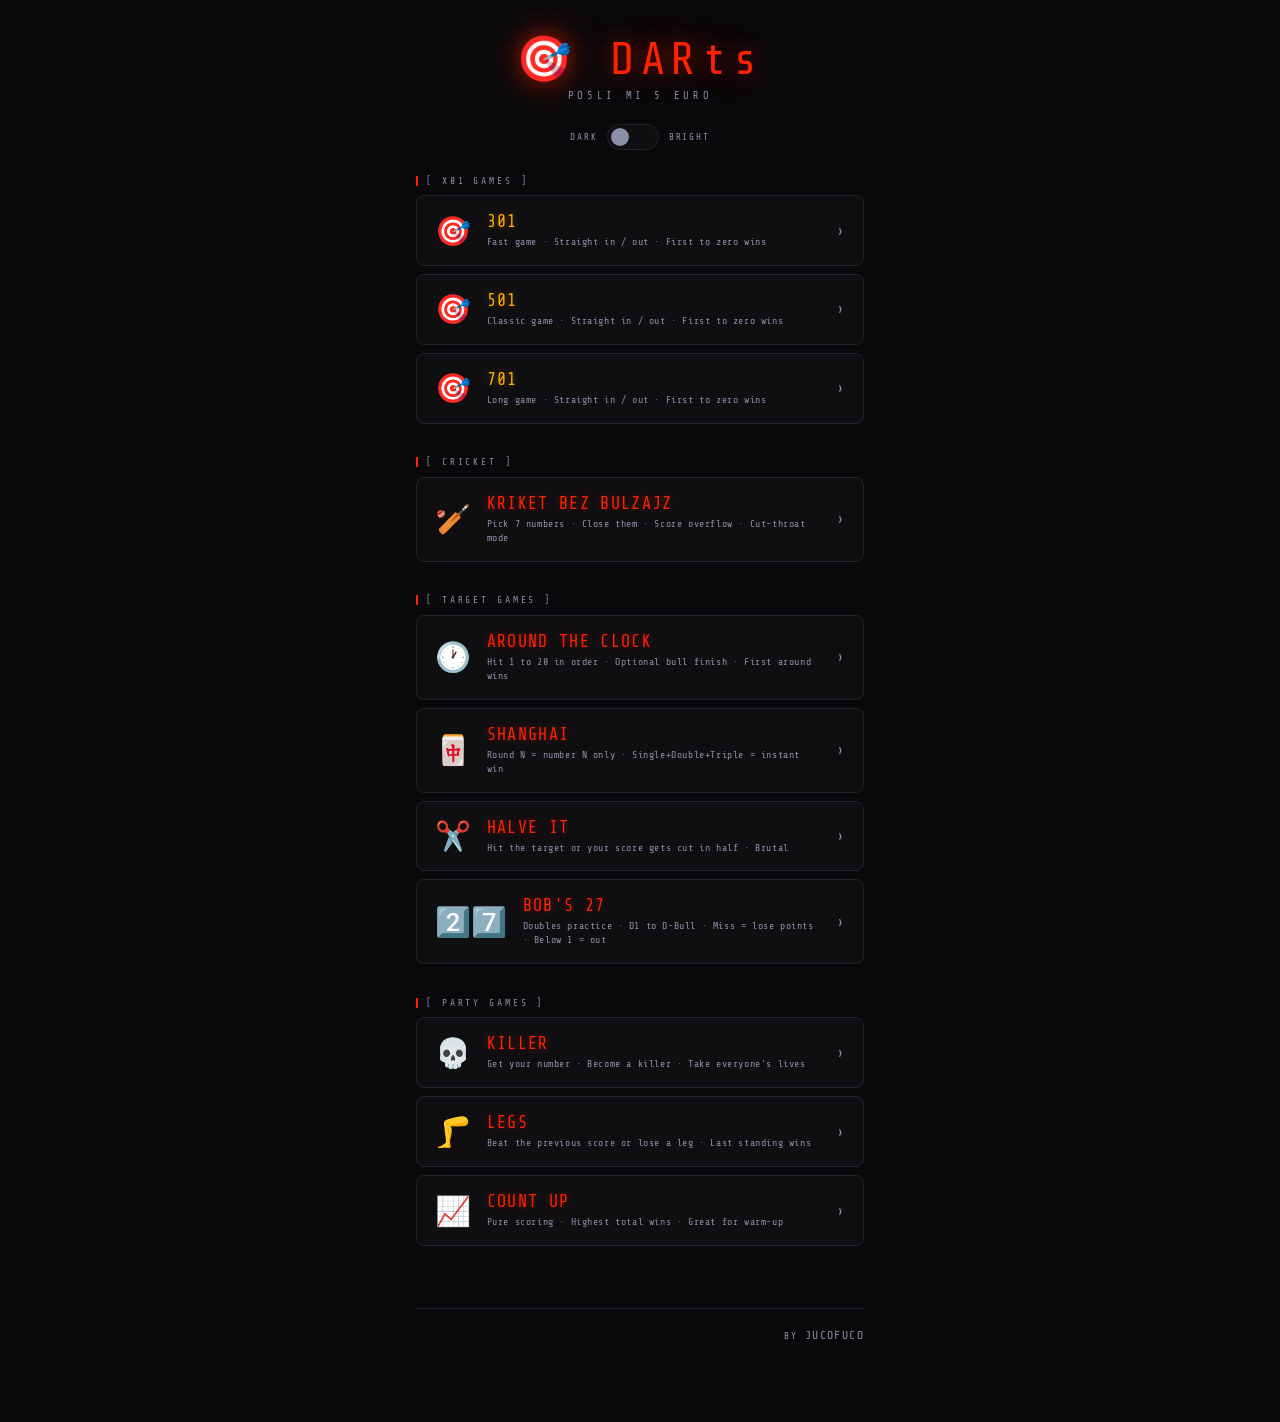
==== index.html @ e9f95171 "bu jucofuco" ====
<!DOCTYPE html>
<html lang="en">
<head>
<meta charset="UTF-8">
<meta name="viewport" content="width=device-width, initial-scale=1.0, maximum-scale=1.0, user-scalable=no">
<title>DARts</title>
<link rel="stylesheet" href="common.css">
<style>
/* ── Hub-specific layout ── */
.hub-wrap {
  display: flex;
  flex-direction: column;
  min-height: 100vh;
  padding: 0 1rem 3rem;
  max-width: 480px;
  margin: 0 auto;
}

.hub-hero {
  text-align: center;
  padding: 2.4rem 0 0.4rem;
}
.hub-hero h1 {
  font-size: 2.8rem;
  font-weight: 400;
  color: var(--led-red);
  text-shadow: 0 0 20px var(--led-red-glow), 0 0 40px var(--led-red-glow);
  letter-spacing: 0.15em;
  line-height: 1;
}
.hub-hero .sub {
  color: var(--text-dim);
  font-size: 0.65rem;
  letter-spacing: 0.35em;
  margin-top: 0.4rem;
}

.hub-section { margin-bottom: 1.6rem; }
.hub-section-lbl {
  font-size: 0.6rem;
  letter-spacing: 0.3em;
  color: var(--text-dim);
  text-transform: uppercase;
  margin-bottom: 0.6rem;
  border-left: 2px solid var(--led-red);
  padding-left: 0.5rem;
}

/* ── Game cards ── */
.game-card {
  background: var(--panel);
  border: 1px solid var(--border);
  border-radius: 0.5rem;
  padding: 1rem 1.1rem;
  margin-bottom: 0.5rem;
  cursor: pointer;
  display: flex;
  align-items: center;
  gap: 1rem;
  text-decoration: none;
  color: inherit;
  transition: all 0.12s;
  position: relative;
  overflow: hidden;
}
.game-card::before {
  content: '';
  position: absolute;
  left: 0; top: 0; bottom: 0;
  width: 3px;
  background: var(--led-red);
  box-shadow: 0 0 8px var(--led-red-glow);
  opacity: 0;
  transition: opacity 0.12s;
}
.game-card:active { transform: scale(0.98); }
.game-card:active::before { opacity: 1; }
.game-card.amber::before { background: var(--led-amber); box-shadow: 0 0 8px rgba(255,170,0,0.4); }

.card-icon { font-size: 1.8rem; flex-shrink: 0; }
.card-body { flex: 1; min-width: 0; }
.card-title {
  font-size: 1.05rem;
  color: var(--led-red);
  text-shadow: 0 0 8px var(--led-red-glow);
  letter-spacing: 0.08em;
}
.game-card.amber .card-title { color: var(--led-amber); text-shadow: 0 0 8px rgba(255,170,0,0.35); }
.card-desc { font-size: 0.62rem; color: var(--text-dim); letter-spacing: 0.06em; margin-top: 0.25rem; line-height: 1.4; }
.card-arrow { color: var(--text-dim); font-size: 1rem; flex-shrink: 0; }

/* ── Footer ── */
.hub-footer {
  margin-top: auto;
  padding: 1.8rem 0 2rem;
}
.footer-line {
  border: none;
  border-top: 1px solid var(--border);
  margin-bottom: 1.2rem;
}
.footer-content {
  display: flex;
  align-items: center;
  justify-content: flex-end;
  gap: 0.5rem;
}
.footer-by {
  font-size: 0.58rem;
  color: var(--text-dim);
  letter-spacing: 0.2em;
  text-transform: uppercase;
}
.footer-name {
  font-size: 0.72rem;
  color: var(--text-dim);
  letter-spacing: 0.12em;
  text-decoration: none;
  transition: color 0.15s;
}
.footer-name:hover { color: var(--text-bright); }
/* Ko-fi button — uncomment when ready */
.footer-kofi {
  display: inline-flex;
  align-items: center;
  gap: 0.3rem;
  background: var(--panel);
  border: 1px solid var(--border);
  border-radius: 2rem;
  color: var(--text-dim);
  font-family: var(--seg);
  font-size: 0.65rem;
  padding: 0.3rem 0.7rem;
  text-decoration: none;
  letter-spacing: 0.08em;
  transition: all 0.15s;
}
.footer-kofi:hover { border-color: var(--led-amber); color: var(--led-amber); }
</style>

<script src="sfx.js"></script>
<script src="utils.js"></script>
</head>
<body>

<div class="hub-wrap">

  <div class="hub-hero">
    <h1>🎯 DARts</h1>
    <div class="sub">POSLI MI 5 EURO</div>
  </div>

  <!-- Theme toggle -->
  <div class="theme-bar">
    <span class="theme-lbl">DARK</span>
    <div class="theme-toggle" id="theme-toggle"></div>
    <span class="theme-lbl">BRIGHT</span>
  </div>

  <!-- X01 -->
  <div class="hub-section">
    <div class="hub-section-lbl">[ X01 GAMES ]</div>

    <a class="game-card amber" href="games/x01.html?start=301">
      <div class="card-icon">🎯</div>
      <div class="card-body">
        <div class="card-title">301</div>
        <div class="card-desc">Fast game · Straight in / out · First to zero wins</div>
      </div>
      <div class="card-arrow">›</div>
    </a>

    <a class="game-card amber" href="games/x01.html?start=501">
      <div class="card-icon">🎯</div>
      <div class="card-body">
        <div class="card-title">501</div>
        <div class="card-desc">Classic game · Straight in / out · First to zero wins</div>
      </div>
      <div class="card-arrow">›</div>
    </a>

    <a class="game-card amber" href="games/x01.html?start=701">
      <div class="card-icon">🎯</div>
      <div class="card-body">
        <div class="card-title">701</div>
        <div class="card-desc">Long game · Straight in / out · First to zero wins</div>
      </div>
      <div class="card-arrow">›</div>
    </a>
  </div>

  <!-- Cricket -->
  <div class="hub-section">
    <div class="hub-section-lbl">[ CRICKET ]</div>

    <a class="game-card" href="games/cricket.html">
      <div class="card-icon">🏏</div>
      <div class="card-body">
        <div class="card-title">KRIKET BEZ BULZAJZ</div>
        <div class="card-desc">Pick 7 numbers · Close them · Score overflow · Cut-throat mode</div>
      </div>
      <div class="card-arrow">›</div>
    </a>
  </div>

  <!-- Target games -->
  <div class="hub-section">
    <div class="hub-section-lbl">[ TARGET GAMES ]</div>

    <a class="game-card" href="games/clock.html">
      <div class="card-icon">🕐</div>
      <div class="card-body">
        <div class="card-title">AROUND THE CLOCK</div>
        <div class="card-desc">Hit 1 to 20 in order · Optional bull finish · First around wins</div>
      </div>
      <div class="card-arrow">›</div>
    </a>

    <a class="game-card" href="games/shanghai.html">
      <div class="card-icon">🀄</div>
      <div class="card-body">
        <div class="card-title">SHANGHAI</div>
        <div class="card-desc">Round N = number N only · Single+Double+Triple = instant win</div>
      </div>
      <div class="card-arrow">›</div>
    </a>

    <a class="game-card" href="games/halveit.html">
      <div class="card-icon">✂️</div>
      <div class="card-body">
        <div class="card-title">HALVE IT</div>
        <div class="card-desc">Hit the target or your score gets cut in half · Brutal</div>
      </div>
      <div class="card-arrow">›</div>
    </a>

    <a class="game-card" href="games/bobs27.html">
      <div class="card-icon">2️⃣7️⃣</div>
      <div class="card-body">
        <div class="card-title">BOB'S 27</div>
        <div class="card-desc">Doubles practice · D1 to D-Bull · Miss = lose points · Below 1 = out</div>
      </div>
      <div class="card-arrow">›</div>
    </a>
  </div>

  <!-- Party games -->
  <div class="hub-section">
    <div class="hub-section-lbl">[ PARTY GAMES ]</div>

    <a class="game-card" href="games/killer.html">
      <div class="card-icon">💀</div>
      <div class="card-body">
        <div class="card-title">KILLER</div>
        <div class="card-desc">Get your number · Become a killer · Take everyone's lives</div>
      </div>
      <div class="card-arrow">›</div>
    </a>

    <a class="game-card" href="games/legs.html">
      <div class="card-icon">🦵</div>
      <div class="card-body">
        <div class="card-title">LEGS</div>
        <div class="card-desc">Beat the previous score or lose a leg · Last standing wins</div>
      </div>
      <div class="card-arrow">›</div>
    </a>

    <a class="game-card" href="games/countup.html">
      <div class="card-icon">📈</div>
      <div class="card-body">
        <div class="card-title">COUNT UP</div>
        <div class="card-desc">Pure scoring · Highest total wins · Great for warm-up</div>
      </div>
      <div class="card-arrow">›</div>
    </a>
  </div>

<footer class="hub-footer">
  <div class="footer-line"></div>
  <div class="footer-content">

    <span class="footer-by">by <a class="footer-name" href="https://jucofuco.github.io" target="_blank" rel="noopener">jucofuco</a></span>

    <!--
    <a class="footer-kofi" href="https://ko-fi.com/YOUR_KOFI_NAME" target="_blank" rel="noopener">
      ☕ posli mi 5 euro
    </a>
    -->

  </div>
</footer>

</div>
<script>
  initTheme();
  document.getElementById('theme-toggle').addEventListener('click', () => {
    toggleTheme();
    SFX.hit();
  });
</script>
</body>
</html>
---- common.css ----
@import url('https://fonts.googleapis.com/css2?family=Share+Tech+Mono&display=swap');

/* ═══════════════════════════════════════
   THEME — DARK (default) + BRIGHT
═══════════════════════════════════════ */
:root {
  --cab:           #0a0a0c;
  --panel:         #0f0f12;
  --border:        #222228;
  --led-red:       #ff2200;
  --led-red-dim:   #3a0800;
  --led-red-glow:  rgba(255,34,0,0.4);
  --led-amber:     #ffaa00;
  --led-amber-dim: #2a1a00;
  --led-green:     #00dd44;
  --led-green-dim: #003311;
  --led-green-glow:rgba(0,221,68,0.45);
  --text-dim:      #8a8fa8;
  --text-bright:   #ffeecc;
  --dot-on:        #00dd44;
  --dot-glow:      rgba(0,221,68,0.5);
  --scanline:      rgba(0,0,0,0.18);
  --seg: 'Share Tech Mono', 'Courier New', monospace;
}

.theme-bright {
  /* Warm cream / parchment — like a real scoreboard */
  --cab:           #f5f0e8;
  --panel:         #ede8dd;
  --border:        #c8bfaa;
  --led-red:       #c0200a;
  --led-red-dim:   #f5d5cf;
  --led-red-glow:  rgba(160,24,8,0.22);
  --led-amber:     #8a5a00;
  --led-amber-dim: #ecdfc0;
  --led-green:     #1a6e2a;
  --led-green-dim: #c8e8cc;
  --led-green-glow:rgba(20,100,36,0.25);
  --text-dim:      #a09070;
  --text-bright:   #1c1208;
  --dot-on:        #1a6e2a;
  --dot-glow:      rgba(20,100,36,0.3);
  --scanline:      rgba(0,0,0,0.03);
}
body.theme-bright {
  background-image: repeating-linear-gradient(
    0deg, transparent, transparent 2px,
    rgba(0,0,0,0.03) 2px, rgba(0,0,0,0.03) 4px
  );
}

/* ═══ RESET & BASE ═══ */
* { margin:0; padding:0; box-sizing:border-box; -webkit-tap-highlight-color:transparent; }
html, body { height:100%; }

body {
  font-family: var(--seg);
  background: var(--cab);
  color: var(--text-bright);
  min-height: 100vh;
  background-image: repeating-linear-gradient(
    0deg, transparent, transparent 2px,
    var(--scanline) 2px, var(--scanline) 4px
  );
  transition: background-color 0.3s, color 0.3s;
}

/* ═══ SETUP LAYOUT ═══ */
.setup-wrap {
  display: flex;
  flex-direction: column;
  min-height: 100vh;
  padding: 0 1rem 3rem;
  max-width: 480px;
  margin: 0 auto;
}

.setup-top {
  display: flex;
  align-items: center;
  gap: 0.7rem;
  padding: 1.2rem 0 1rem;
}

.setup-title {
  font-size: 1.4rem;
  color: var(--led-red);
  text-shadow: 0 0 12px var(--led-red-glow);
  letter-spacing: 0.12em;
}
.setup-title.amber {
  color: var(--led-amber);
  text-shadow: 0 0 12px rgba(255,170,0,0.4);
}

.s-label {
  display: block;
  font-size: 0.6rem;
  letter-spacing: 0.25em;
  text-transform: uppercase;
  color: var(--text-dim);
  margin-bottom: 0.5rem;
}
.s-section { margin-bottom: 1.3rem; }

/* ═══ BACK BUTTON ═══ */
.back-btn {
  background: var(--panel);
  border: 1px solid var(--border);
  border-radius: 0.4rem;
  color: var(--text-dim);
  font-family: var(--seg);
  font-size: 0.75rem;
  padding: 0.4rem 0.7rem;
  cursor: pointer;
  letter-spacing: 0.08em;
  flex-shrink: 0;
  transition: all 0.1s;
  text-decoration: none;
  display: inline-flex;
  align-items: center;
}
.back-btn:active { border-color: var(--led-red); color: var(--led-red); }

/* ═══ CHIPS ═══ */
.chip-row { display: flex; gap: 0.4rem; flex-wrap: wrap; }
.chip {
  background: var(--panel);
  border: 1px solid var(--border);
  border-radius: 0.4rem;
  color: var(--text-dim);
  font-family: var(--seg);
  font-size: 1.1rem;
  width: 50px; height: 50px;
  display: flex; align-items: center; justify-content: center;
  cursor: pointer; user-select: none;
  transition: all 0.1s;
}
.chip:active { transform: scale(0.9); }
.chip.on {
  background: var(--led-red-dim);
  border-color: var(--led-red);
  color: var(--led-red);
  text-shadow: 0 0 8px var(--led-red-glow);
}
.chip.on.amber {
  background: var(--led-amber-dim);
  border-color: var(--led-amber);
  color: var(--led-amber);
  text-shadow: 0 0 8px rgba(255,170,0,0.4);
}

/* ═══ INPUTS ═══ */
.led-input {
  background: var(--panel);
  border: 1px solid var(--border);
  border-radius: 0.4rem;
  color: var(--led-amber);
  font-family: var(--seg);
  font-size: 1rem;
  padding: 0.75rem 0.9rem;
  width: 100%;
  outline: none;
  text-shadow: 0 0 6px rgba(255,170,0,0.4);
  transition: border-color 0.15s;
  -webkit-appearance: none;
  caret-color: var(--led-amber);
}
.led-input:focus { border-color: var(--led-amber); }
.led-input::placeholder { color: var(--text-dim); text-shadow: none; }

.led-input-sm {
  background: var(--panel);
  border: 1px solid var(--border);
  border-radius: 0.4rem;
  color: var(--led-amber);
  font-family: var(--seg);
  font-size: 1.1rem;
  padding: 0.6rem 0.5rem;
  width: 72px;
  text-align: center;
  outline: none;
  text-shadow: 0 0 6px rgba(255,170,0,0.4);
  -webkit-appearance: none;
}
.led-input-sm:focus { border-color: var(--led-amber); }

.row2 { display: flex; gap: 0.75rem; align-items: center; }
.row2-hint { color: var(--text-dim); font-size: 0.7rem; letter-spacing: 0.05em; line-height: 1.5; }

/* ═══ PILLS ═══ */
.pill-row { display: flex; gap: 0.4rem; flex-wrap: wrap; }
.pill {
  background: var(--panel);
  border: 1px solid var(--border);
  border-radius: 2rem;
  color: var(--text-dim);
  font-family: var(--seg);
  font-size: 0.72rem;
  padding: 0.4rem 0.8rem;
  cursor: pointer; user-select: none;
  letter-spacing: 0.05em;
  display: flex; align-items: center; gap: 0.35rem;
  transition: all 0.12s;
}
.pill input { display: none; }
.pill.on { border-color: var(--led-red); color: var(--led-red); background: var(--led-red-dim); }

/* ═══ NUMBER PICKER ═══ */
.num-grid {
  display: grid;
  grid-template-columns: repeat(7, 1fr);
  gap: 0.32rem;
  margin-bottom: 0.45rem;
}
.num-chip {
  background: var(--panel);
  border: 1px solid var(--border);
  border-radius: 0.4rem;
  color: var(--text-dim);
  font-family: var(--seg);
  font-size: 0.9rem;
  padding: 0.5rem 0;
  text-align: center;
  cursor: pointer;
  user-select: none;
  transition: all 0.1s;
}
.num-chip:active { transform: scale(0.88); }
.num-chip.on { background: var(--led-red-dim); border-color: var(--led-red); color: var(--led-red); text-shadow: 0 0 7px var(--led-red-glow); }
.num-chip.bull.on { background: var(--led-green-dim); border-color: var(--led-green); color: var(--led-green); text-shadow: 0 0 7px var(--led-green-glow); }
.num-count { font-size: 0.65rem; color: var(--text-dim); letter-spacing: 0.1em; margin-bottom: 0.4rem; }
.num-count span { color: var(--led-amber); }

.btn-random {
  background: var(--panel);
  border: 1px solid var(--border);
  border-radius: 0.4rem;
  color: var(--text-dim);
  font-family: var(--seg);
  font-size: 0.78rem;
  padding: 0.5rem 1rem;
  cursor: pointer;
  letter-spacing: 0.1em;
  transition: all 0.12s;
  width: 100%;
  margin-top: 0.3rem;
}
.btn-random:active { border-color: var(--led-amber); color: var(--led-amber); }

/* ═══ BUTTONS ═══ */
.btn-start {
  background: var(--led-red-dim);
  border: 2px solid var(--led-red);
  border-radius: 0.5rem;
  color: var(--led-red);
  font-family: var(--seg);
  font-size: 1.2rem;
  letter-spacing: 0.2em;
  padding: 1rem;
  width: 100%;
  cursor: pointer;
  margin-top: 0.5rem;
  text-shadow: 0 0 12px var(--led-red-glow);
  box-shadow: 0 0 20px rgba(255,34,0,0.1);
  transition: all 0.12s;
}
.btn-start:active { transform: scale(0.98); box-shadow: 0 0 30px rgba(255,34,0,0.3); }
.btn-start.amber {
  background: var(--led-amber-dim);
  border-color: var(--led-amber);
  color: var(--led-amber);
  text-shadow: 0 0 12px rgba(255,170,0,0.4);
  box-shadow: 0 0 20px rgba(255,170,0,0.1);
}
.btn-start.amber:active { box-shadow: 0 0 30px rgba(255,170,0,0.3); }

.btn-resume {
  background: transparent;
  border: 1px solid var(--border);
  border-radius: 0.5rem;
  color: var(--text-dim);
  font-family: var(--seg);
  font-size: 0.85rem;
  padding: 0.75rem;
  width: 100%;
  cursor: pointer;
  margin-top: 0.5rem;
  letter-spacing: 0.1em;
  transition: all 0.12s;
}
.btn-resume:active { border-color: var(--text-bright); color: var(--text-bright); }

/* ═══ GAME LAYOUT ═══ */
.game-wrap {
  display: flex;
  flex-direction: column;
  height: 100vh;
  overflow: hidden;
}

.top-bar {
  background: var(--panel);
  border-bottom: 2px solid var(--border);
  padding: 0.6rem 0.9rem;
  display: flex; align-items: center; justify-content: space-between;
  flex-shrink: 0;
  position: relative;
}
.top-bar::after {
  content: '';
  position: absolute;
  bottom: -4px; left: 0; right: 0; height: 2px;
  background: linear-gradient(90deg, transparent, var(--led-red), transparent);
  opacity: 0.4;
}
.top-bar.amber-bar::after {
  background: linear-gradient(90deg, transparent, var(--led-amber), transparent);
}

.game-logo {
  font-size: 1.1rem;
  color: var(--led-red);
  letter-spacing: 0.15em;
  text-shadow: 0 0 12px var(--led-red-glow);
}
.game-logo.amber { color: var(--led-amber); text-shadow: 0 0 12px rgba(255,170,0,0.4); }
.r-badge { font-size: 0.7rem; color: var(--text-dim); letter-spacing: 0.1em; margin-left: 0.4rem; }

.top-btns { display: flex; gap: 0.35rem; }
.top-btn {
  background: var(--panel);
  border: 1px solid var(--border);
  border-radius: 0.35rem;
  color: var(--text-dim);
  font-family: var(--seg);
  font-size: 0.7rem;
  padding: 0.35rem 0.6rem;
  cursor: pointer;
  letter-spacing: 0.08em;
  transition: all 0.1s;
}
.top-btn.danger { color: var(--led-red); border-color: var(--led-red-dim); }

.last-bar {
  display: none;
  background: rgba(255,34,0,0.1);
  border-bottom: 1px solid rgba(255,34,0,0.25);
  color: var(--led-red);
  font-size: 0.7rem;
  text-align: center;
  padding: 0.3rem;
  letter-spacing: 0.2em;
  text-shadow: 0 0 8px var(--led-red-glow);
}
.last-bar.show { display: block; }

.game-scroll { flex: 1; overflow-y: auto; -webkit-overflow-scrolling: touch; min-height: 0; }

/* ═══ INPUT PANEL ═══ */
.input-panel {
  background: var(--panel);
  border-top: 2px solid var(--border);
  padding: 0.65rem 0.85rem 0.85rem;
  display: flex; flex-direction: column;
  gap: 0.55rem;
  flex-shrink: 0;
  position: relative;
}
.input-panel::before {
  content: '';
  position: absolute;
  top: -4px; left: 0; right: 0; height: 2px;
  background: linear-gradient(90deg, transparent, var(--led-red), transparent);
  opacity: 0.3;
}
.input-panel.amber-panel::before {
  background: linear-gradient(90deg, transparent, var(--led-amber), transparent);
}

.turn-row { display: flex; align-items: center; justify-content: space-between; }
.turn-lbl { font-size: 0.52rem; letter-spacing: 0.2em; text-transform: uppercase; color: var(--text-dim); }
.turn-name { font-size: 1rem; color: var(--led-amber); text-shadow: 0 0 8px rgba(255,170,0,0.45); letter-spacing: 0.08em; }

.throw-slots { display: flex; gap: 0.28rem; }
.tslot {
  width: 46px; height: 34px;
  background: var(--cab);
  border: 1px solid var(--border);
  border-radius: 0.35rem;
  display: flex; align-items: center; justify-content: center;
  font-family: var(--seg);
  font-size: 0.75rem;
  color: var(--text-dim);
  transition: all 0.15s;
}
.tslot.hit  { border-color: var(--led-green); color: var(--led-green); background: var(--led-green-dim); text-shadow: 0 0 6px var(--led-green-glow); }
.tslot.pts  { border-color: var(--led-amber); color: var(--led-amber); background: var(--led-amber-dim); text-shadow: 0 0 6px rgba(255,170,0,0.4); }
.tslot.miss { color: var(--text-dim); }
.tslot.dead { color: var(--text-dim); border-color: var(--border); opacity: 0.5; }
.tslot.bust { border-color: var(--led-red); color: var(--led-red); background: var(--led-red-dim); text-shadow: 0 0 6px var(--led-red-glow); }

/* ═══ MULTIPLIER ROW ═══ */
.mult-row { display: grid; grid-template-columns: repeat(3, 1fr); gap: 0.35rem; }
.mbtn {
  background: var(--cab);
  border: 1px solid var(--border);
  border-radius: 0.35rem;
  color: var(--text-dim);
  font-family: var(--seg);
  font-size: 0.7rem;
  padding: 0.48rem 0;
  cursor: pointer; text-align: center;
  letter-spacing: 0.06em;
  touch-action: manipulation;
  transition: all 0.1s;
}
.mbtn:active { transform: scale(0.94); }
.mbtn.active { border-color: var(--led-amber); color: var(--led-amber); background: var(--led-amber-dim); text-shadow: 0 0 6px rgba(255,170,0,0.4); }

/* ═══ TARGET GRID ═══ */
.tgt-grid { display: grid; grid-template-columns: repeat(4, 1fr); gap: 0.32rem; }

.tbtn {
  background: var(--cab);
  border: 1px solid var(--led-red-dim);
  border-radius: 0.4rem;
  color: var(--led-red);
  font-family: var(--seg);
  font-size: 1.15rem;
  padding: 0.7rem 0.2rem;
  cursor: pointer; text-align: center;
  text-shadow: 0 0 8px var(--led-red-glow);
  touch-action: manipulation;
  transition: all 0.08s;
}
.tbtn:active { background: var(--led-red-dim); box-shadow: 0 0 14px rgba(255,34,0,0.3); transform: scale(0.94); }
.tbtn.bull { color: var(--led-green); border-color: var(--led-green-dim); text-shadow: 0 0 8px var(--led-green-glow); }
.tbtn.bull:active { background: var(--led-green-dim); }
.tbtn.closed { color: var(--text-dim); border-color: var(--border); text-shadow: none; opacity: 0.45; }
.tbtn.closed:active { background: rgba(255,255,255,0.03); transform: scale(0.94); }
.tbtn.scoring { border-color: var(--led-amber); color: var(--led-amber); text-shadow: 0 0 6px rgba(255,170,0,0.35); }
.tbtn.scoring:active { background: var(--led-amber-dim); }
.tbtn.miss-btn { color: var(--led-amber); border-color: var(--led-amber-dim); text-shadow: 0 0 6px rgba(255,170,0,0.35); font-size: 0.82rem; letter-spacing: 0.06em; }
.tbtn.miss-btn:active { background: var(--led-amber-dim); }
.tbtn.x01 { border-color: var(--led-amber-dim); color: var(--led-amber); text-shadow: 0 0 6px rgba(255,170,0,0.35); }
.tbtn.x01:active { background: var(--led-amber-dim); }
.tbtn.x01.bull { color: var(--led-green); border-color: var(--led-green-dim); text-shadow: 0 0 8px var(--led-green-glow); }

/* ═══ ACTION ROW ═══ */
.act-row { display: grid; grid-template-columns: 1fr 2fr; gap: 0.4rem; }
.btn-undo {
  background: var(--cab);
  border: 1px solid var(--border);
  border-radius: 0.4rem;
  color: var(--text-dim);
  font-family: var(--seg);
  font-size: 0.7rem;
  padding: 0.75rem 0;
  cursor: pointer; text-align: center;
  letter-spacing: 0.08em;
  transition: all 0.1s;
}
.btn-undo:active { border-color: var(--led-amber); color: var(--led-amber); }
.btn-next {
  background: var(--led-red-dim);
  border: 1px solid var(--led-red);
  border-radius: 0.4rem;
  color: var(--led-red);
  font-family: var(--seg);
  font-size: 0.88rem;
  padding: 0.75rem 0;
  cursor: pointer; text-align: center;
  text-shadow: 0 0 8px var(--led-red-glow);
  letter-spacing: 0.1em;
  transition: all 0.1s;
}
.btn-next:active { box-shadow: 0 0 16px rgba(255,34,0,0.3); transform: scale(0.97); }
.btn-next.amber { background: var(--led-amber-dim); border-color: var(--led-amber); color: var(--led-amber); text-shadow: 0 0 8px rgba(255,170,0,0.4); }
.btn-next.amber:active { box-shadow: 0 0 16px rgba(255,170,0,0.3); }

/* ═══ CRICKET SCOREBOARD ═══ */
.score-table { width: 100%; border-collapse: collapse; }
.score-table thead th {
  background: var(--panel);
  font-family: var(--seg);
  font-size: 0.9rem;
  font-weight: 400;
  color: var(--text-dim);
  padding: 0.55rem 0.3rem;
  border-bottom: 1px solid var(--border);
  text-align: center;
  position: sticky; top: 0; z-index: 5;
  white-space: nowrap;
}
.score-table thead th.ah { color: var(--led-red); background: var(--led-red-dim); text-shadow: 0 0 8px var(--led-red-glow); }
.score-table tbody td { border-bottom: 1px solid var(--border); }
.score-table tfoot td { background: var(--panel); padding: 0.45rem 0.3rem; font-size: 1rem; text-align: center; border-top: 2px solid var(--border); color: var(--led-amber); text-shadow: 0 0 8px rgba(255,170,0,0.4); }
.score-table tfoot td.pts-lbl { font-size: 0.52rem; color: var(--text-dim); text-shadow: none; letter-spacing: 0.15em; }

.tc { font-size: 1rem; color: var(--led-red); text-shadow: 0 0 8px var(--led-red-glow); padding: 0.4rem; background: var(--panel); border-right: 1px solid var(--border); text-align: center; white-space: nowrap; min-width: 36px; }
.tc.bull { color: var(--led-green); text-shadow: 0 0 8px var(--led-green-glow); }
.tc.done { color: var(--text-dim); text-shadow: none; }
.mc { padding: 0.28rem 0.2rem; text-align: center; min-width: 60px; cursor: pointer; transition: background 0.08s; }
.mc:active { background: rgba(255,34,0,0.05); }
.mc.ac { background: rgba(255,34,0,0.03); }
.mc.other { cursor: default; }

.dots { display: flex; align-items: center; justify-content: center; gap: 5px; height: 40px; }
.dot { width: 13px; height: 13px; border-radius: 50%; display: inline-block; flex-shrink: 0; transition: all 0.12s; }
.dot.on { background: var(--dot-on); box-shadow: 0 0 8px var(--dot-glow), 0 0 16px var(--dot-glow); }
.dot.off { background: transparent; border: 1.5px solid var(--border); }
.dot-plus { width: 17px; height: 17px; border-radius: 50%; background: var(--led-amber); box-shadow: 0 0 6px rgba(255,170,0,0.5); display: flex; align-items: center; justify-content: center; font-size: 0.55rem; color: #000; font-weight: bold; flex-shrink: 0; }
.dot-empty { color: var(--border); font-size: 1.1rem; line-height: 40px; }

/* ═══ X01 SCOREBOARD ═══ */
.x01-scores { width: 100%; display: flex; flex-direction: column; }
.x01-player-row { display: flex; align-items: stretch; border-bottom: 1px solid var(--border); min-height: 72px; }
.x01-player-row.active-row { background: rgba(255,170,0,0.04); }
.x01-left { flex: 1; padding: 0.6rem 0.8rem; display: flex; flex-direction: column; justify-content: center; min-width: 0; }
.x01-pname { font-size: 0.72rem; color: var(--text-dim); letter-spacing: 0.1em; white-space: nowrap; overflow: hidden; text-overflow: ellipsis; }
.x01-player-row.active-row .x01-pname { color: var(--led-amber); text-shadow: 0 0 6px rgba(255,170,0,0.3); }
.x01-remaining { font-size: 2.2rem; color: var(--text-bright); letter-spacing: 0.05em; line-height: 1.1; }
.x01-player-row.active-row .x01-remaining { color: var(--led-amber); text-shadow: 0 0 12px rgba(255,170,0,0.3); }
.x01-remaining.danger { color: var(--led-red); text-shadow: 0 0 12px var(--led-red-glow); }
.x01-right { width: 110px; border-left: 1px solid var(--border); padding: 0.4rem 0.5rem; display: flex; flex-direction: column; justify-content: space-between; }
.x01-round-hist { font-size: 0.6rem; color: var(--text-dim); letter-spacing: 0.06em; line-height: 1.6; overflow: hidden; max-height: 54px; }
.x01-round-hist span { color: var(--led-amber); }
.x01-round-hist span.bust-hist { color: var(--led-red); }

/* ═══ WIN OVERLAY ═══ */
#win-overlay {
  display: none;
  position: fixed; inset: 0;
  background: rgba(5,5,6,0.96);
  z-index: 200;
  flex-direction: column; align-items: center; justify-content: center;
  gap: 1.1rem; padding: 2rem;
  backdrop-filter: blur(8px);
}
body.theme-bright #win-overlay { background: rgba(200,196,180,0.96); }
#win-overlay.show { display: flex; }
.win-icon { font-size: 2.4rem; }
.win-lbl { font-size: 0.58rem; letter-spacing: 0.3em; text-transform: uppercase; color: var(--text-dim); }
.win-name { font-size: 2.4rem; color: var(--led-red); text-shadow: 0 0 20px var(--led-red-glow), 0 0 40px var(--led-red-glow); text-align: center; letter-spacing: 0.1em; }
.win-sub { color: var(--text-dim); font-size: 0.7rem; text-align: center; letter-spacing: 0.08em; }
.win-btns { display: flex; flex-direction: column; gap: 0.5rem; width: 100%; max-width: 280px; margin-top: 0.4rem; }

/* ═══ TOAST ═══ */
#toast {
  position: fixed; bottom: 35%; left: 50%;
  transform: translateX(-50%) translateY(8px);
  background: var(--panel);
  border: 1px solid var(--border);
  border-radius: 0.4rem;
  padding: 0.45rem 0.9rem;
  font-family: var(--seg); font-size: 0.78rem;
  color: var(--led-amber);
  text-shadow: 0 0 6px rgba(255,170,0,0.4);
  letter-spacing: 0.1em;
  opacity: 0; transition: all 0.22s; pointer-events: none;
  z-index: 500; white-space: nowrap;
}
#toast.show { opacity: 1; transform: translateX(-50%) translateY(0); }

/* ═══ BUST FLASH ═══ */
.bust-flash {
  position: fixed; inset: 0; z-index: 100;
  background: rgba(255,34,0,0.18);
  pointer-events: none;
  opacity: 0;
  transition: opacity 0.3s;
}
.bust-flash.show { opacity: 1; }

/* ═══ THEME TOGGLE (hub only) ═══ */
.theme-bar { display: flex; justify-content: center; align-items: center; gap: 0.6rem; margin: 1rem 0 1.6rem; }
.theme-lbl { font-size: 0.58rem; letter-spacing: 0.2em; color: var(--text-dim); }
.theme-toggle {
  width: 52px; height: 26px;
  background: var(--panel);
  border: 1px solid var(--border);
  border-radius: 13px;
  position: relative;
  cursor: pointer;
  transition: all 0.2s;
}
.theme-toggle::after {
  content: '';
  position: absolute;
  top: 3px; left: 3px;
  width: 18px; height: 18px;
  border-radius: 50%;
  background: var(--text-dim);
  transition: all 0.2s;
}
body.theme-bright .theme-toggle { background: var(--led-amber-dim); border-color: var(--led-amber); }
body.theme-bright .theme-toggle::after { left: 29px; background: var(--led-amber); }

/* ═══ THEME BUTTON (game screens top-bar) ═══ */
.theme-btn {
  background: var(--panel);
  border: 1px solid var(--border);
  border-radius: 0.35rem;
  color: var(--text-dim);
  font-family: var(--seg);
  font-size: 0.62rem;
  padding: 0.35rem 0.5rem;
  cursor: pointer;
  letter-spacing: 0.06em;
  transition: all 0.15s;
  line-height: 1;
}
.theme-btn:active { border-color: var(--led-amber); color: var(--led-amber); }
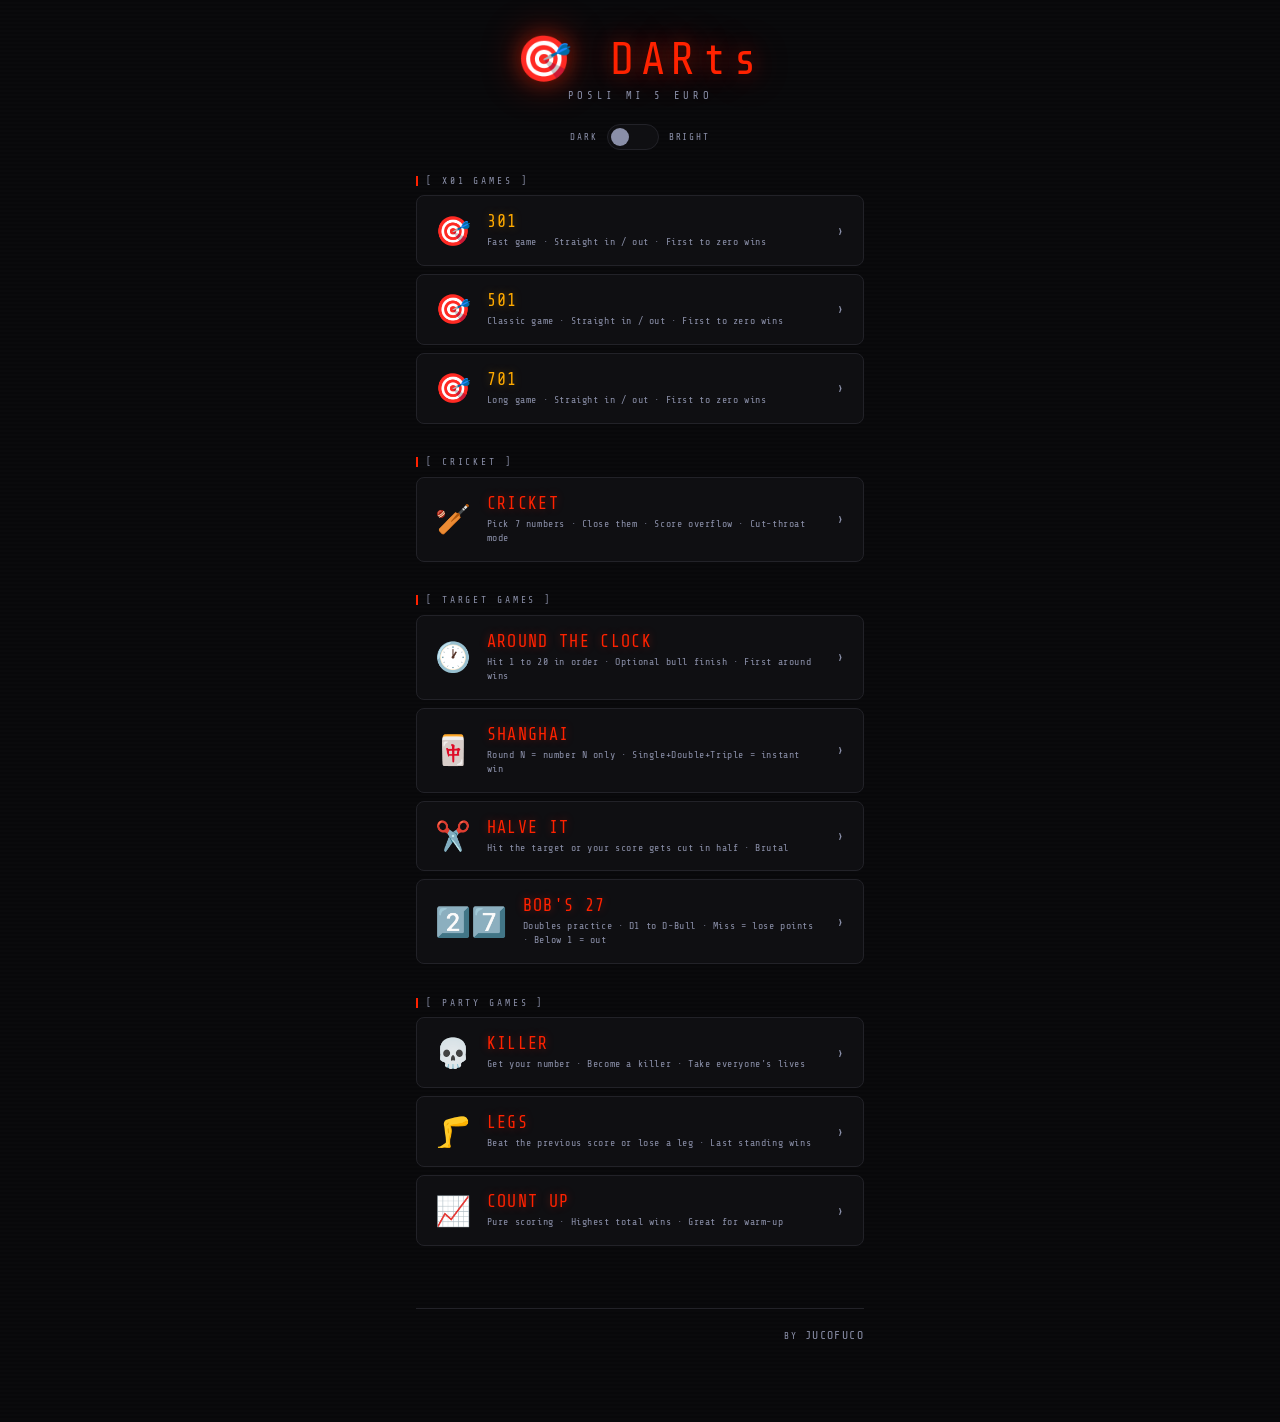
==== commit d98e02da: "cricket" ====
--- a/index.html
+++ b/index.html
@@ -196,7 +196,7 @@
     <a class="game-card" href="games/cricket.html">
       <div class="card-icon">🏏</div>
       <div class="card-body">
-        <div class="card-title">KRIKET BEZ BULZAJZ</div>
+        <div class="card-title">CRICKET</div>
         <div class="card-desc">Pick 7 numbers · Close them · Score overflow · Cut-throat mode</div>
       </div>
       <div class="card-arrow">›</div>
@@ -299,5 +299,7 @@
     SFX.hit();
   });
 </script>
+<script data-goatcounter="https://jucofuco.goatcounter.com/count"
+        async src="//gc.zgo.at/count.js"></script>
 </body>
 </html>
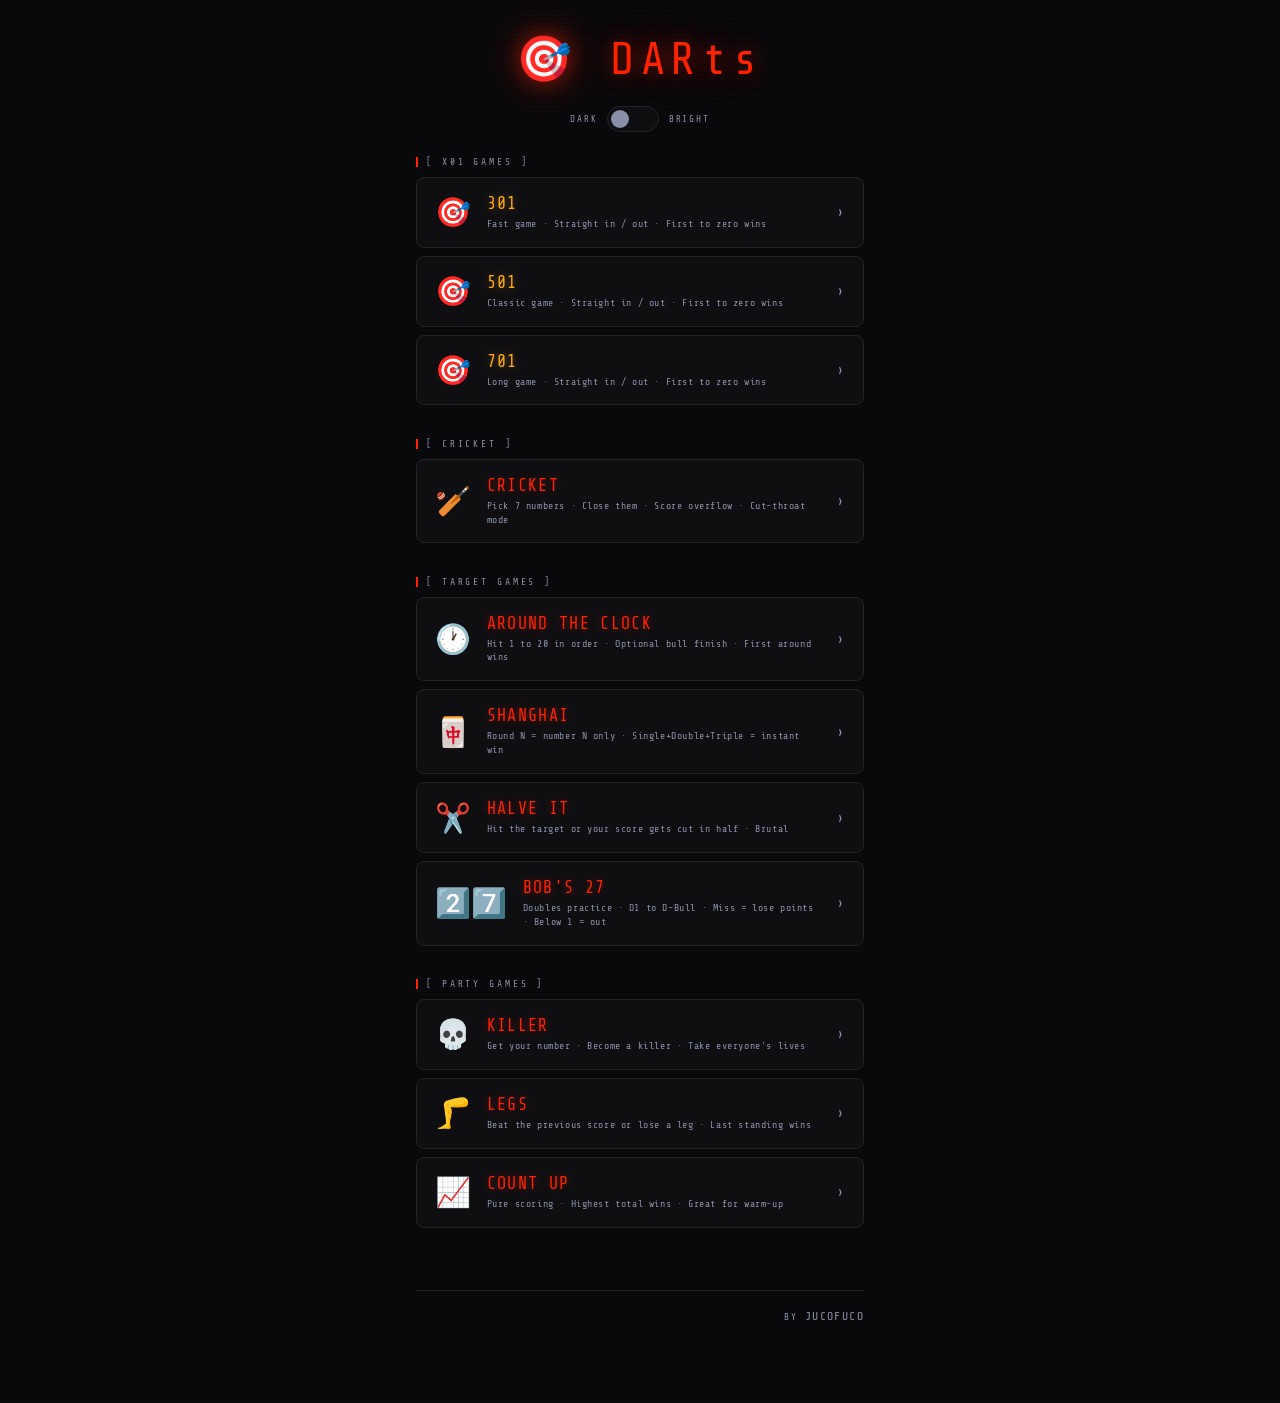
==== commit dd131b2f: "cleanup" ====
--- a/index.html
+++ b/index.html
@@ -147,7 +147,9 @@
 
   <div class="hub-hero">
     <h1>🎯 DARts</h1>
+    <!--
     <div class="sub">POSLI MI 5 EURO</div>
+    -->
   </div>
 
   <!-- Theme toggle -->
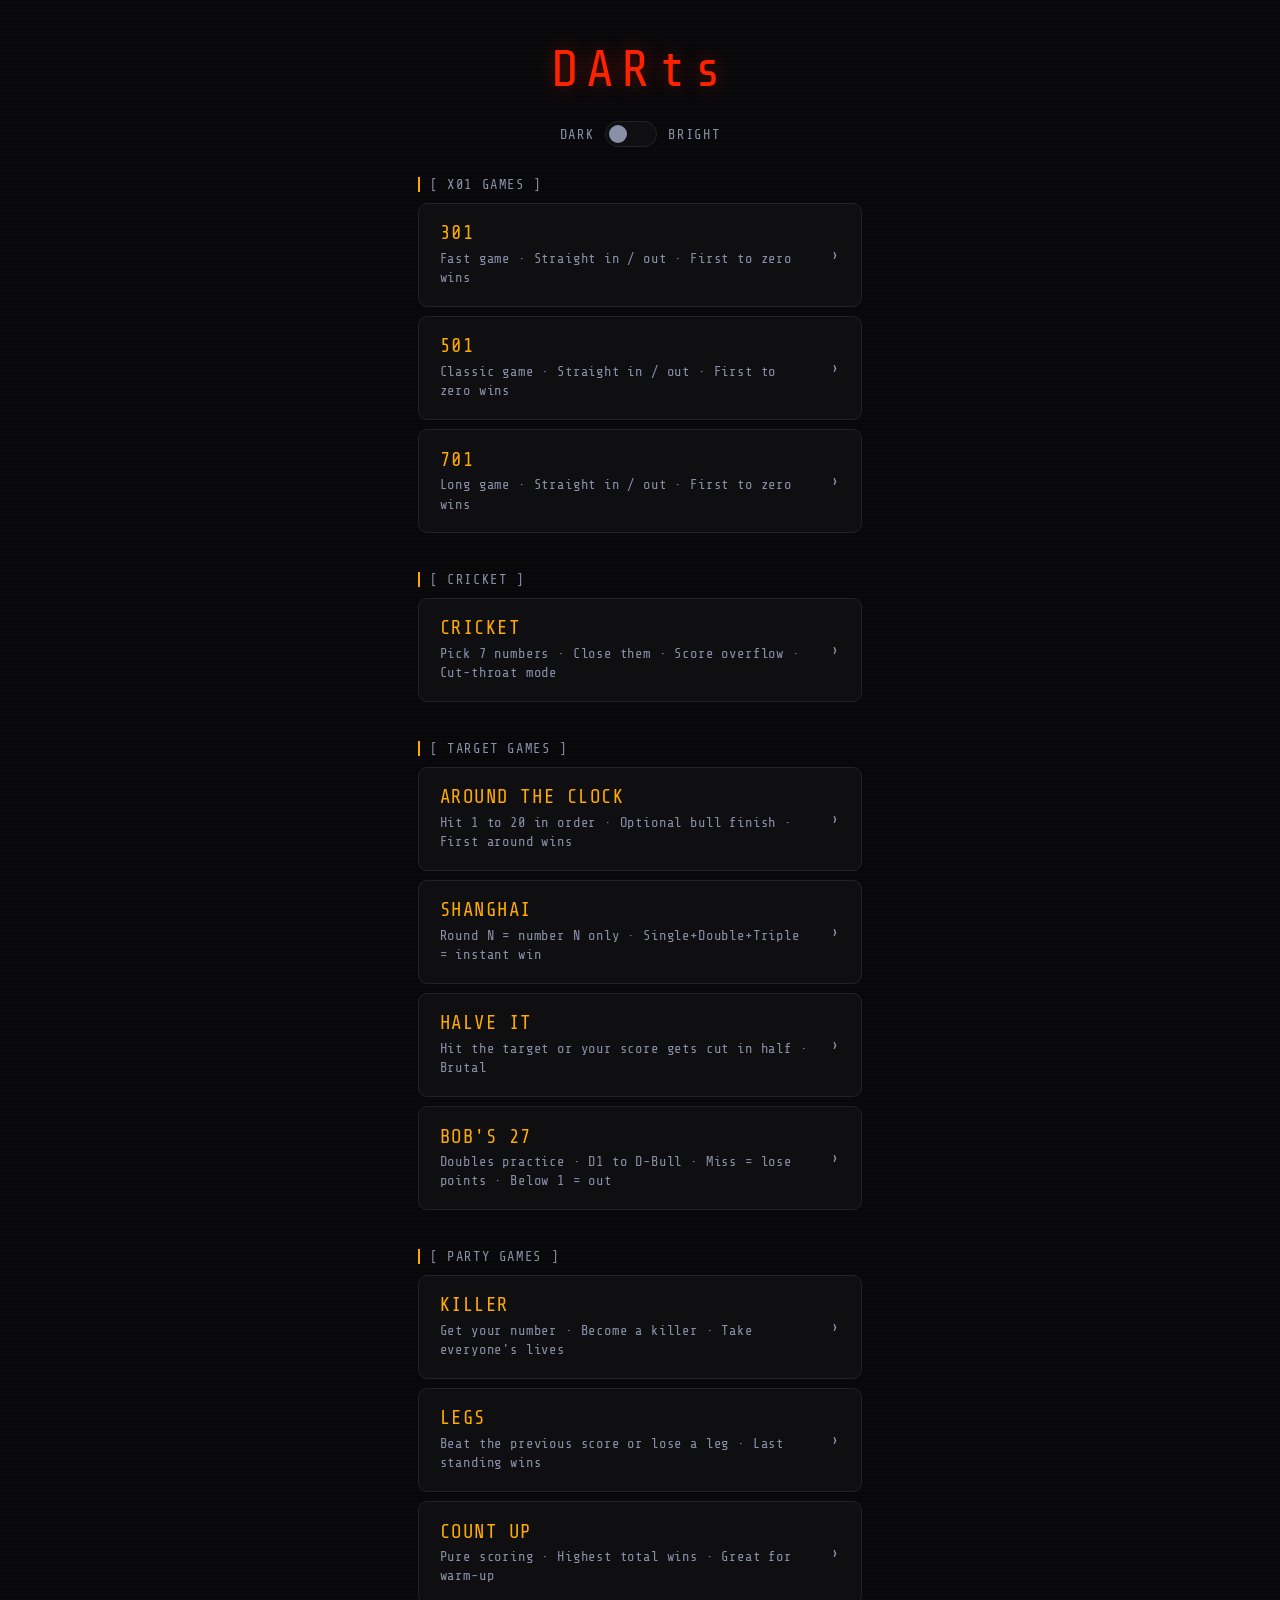
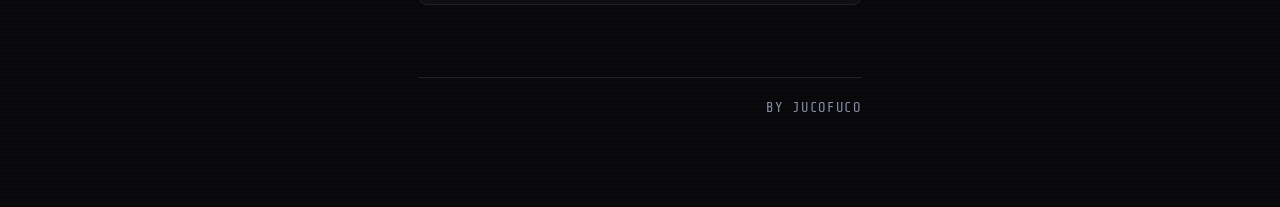
==== commit 3c4be7de: "Remove emoji icons, show legs as LED bars" ====
--- a/index.html
+++ b/index.html
@@ -2,7 +2,7 @@
 <html lang="en">
 <head>
 <meta charset="UTF-8">
-<meta name="viewport" content="width=device-width, initial-scale=1.0, maximum-scale=1.0, user-scalable=no">
+<meta name="viewport" content="width=device-width, initial-scale=1.0">
 <title>DARts</title>
 <link rel="stylesheet" href="common.css">
 <style>
@@ -24,25 +24,25 @@
   font-size: 2.8rem;
   font-weight: 400;
   color: var(--led-red);
-  text-shadow: 0 0 20px var(--led-red-glow), 0 0 40px var(--led-red-glow);
+  text-shadow: 0 0 20px var(--led-red-glow);
   letter-spacing: 0.15em;
   line-height: 1;
 }
 .hub-hero .sub {
   color: var(--text-dim);
-  font-size: 0.65rem;
-  letter-spacing: 0.35em;
+  font-size: 0.75rem;
+  letter-spacing: 0.12em;
   margin-top: 0.4rem;
 }
 
 .hub-section { margin-bottom: 1.6rem; }
 .hub-section-lbl {
-  font-size: 0.6rem;
-  letter-spacing: 0.3em;
+  font-size: 0.75rem;
+  letter-spacing: 0.12em;
   color: var(--text-dim);
   text-transform: uppercase;
   margin-bottom: 0.6rem;
-  border-left: 2px solid var(--led-red);
+  border-left: 2px solid var(--led-amber);
   padding-left: 0.5rem;
 }
 
@@ -68,25 +68,21 @@
   position: absolute;
   left: 0; top: 0; bottom: 0;
   width: 3px;
-  background: var(--led-red);
-  box-shadow: 0 0 8px var(--led-red-glow);
+  background: var(--led-amber);
+  box-shadow: 0 0 8px rgba(255,170,0,0.4);
   opacity: 0;
   transition: opacity 0.12s;
 }
 .game-card:active { transform: scale(0.98); }
 .game-card:active::before { opacity: 1; }
-.game-card.amber::before { background: var(--led-amber); box-shadow: 0 0 8px rgba(255,170,0,0.4); }
-
-.card-icon { font-size: 1.8rem; flex-shrink: 0; }
+
 .card-body { flex: 1; min-width: 0; }
 .card-title {
   font-size: 1.05rem;
-  color: var(--led-red);
-  text-shadow: 0 0 8px var(--led-red-glow);
+  color: var(--led-amber);
   letter-spacing: 0.08em;
 }
-.game-card.amber .card-title { color: var(--led-amber); text-shadow: 0 0 8px rgba(255,170,0,0.35); }
-.card-desc { font-size: 0.62rem; color: var(--text-dim); letter-spacing: 0.06em; margin-top: 0.25rem; line-height: 1.4; }
+.card-desc { font-size: 0.75rem; color: var(--text-dim); letter-spacing: 0.06em; margin-top: 0.25rem; line-height: 1.4; }
 .card-arrow { color: var(--text-dim); font-size: 1rem; flex-shrink: 0; }
 
 /* ── Footer ── */
@@ -106,13 +102,13 @@
   gap: 0.5rem;
 }
 .footer-by {
-  font-size: 0.58rem;
-  color: var(--text-dim);
-  letter-spacing: 0.2em;
+  font-size: 0.75rem;
+  color: var(--text-dim);
+  letter-spacing: 0.12em;
   text-transform: uppercase;
 }
 .footer-name {
-  font-size: 0.72rem;
+  font-size: 0.75rem;
   color: var(--text-dim);
   letter-spacing: 0.12em;
   text-decoration: none;
@@ -129,7 +125,7 @@
   border-radius: 2rem;
   color: var(--text-dim);
   font-family: var(--seg);
-  font-size: 0.65rem;
+  font-size: 0.75rem;
   padding: 0.3rem 0.7rem;
   text-decoration: none;
   letter-spacing: 0.08em;
@@ -146,7 +142,7 @@
 <div class="hub-wrap">
 
   <div class="hub-hero">
-    <h1>🎯 DARts</h1>
+    <h1>DARts</h1>
     <!--
     <div class="sub">POSLI MI 5 EURO</div>
     -->
@@ -164,7 +160,6 @@
     <div class="hub-section-lbl">[ X01 GAMES ]</div>
 
     <a class="game-card amber" href="games/x01.html?start=301">
-      <div class="card-icon">🎯</div>
       <div class="card-body">
         <div class="card-title">301</div>
         <div class="card-desc">Fast game · Straight in / out · First to zero wins</div>
@@ -173,7 +168,6 @@
     </a>
 
     <a class="game-card amber" href="games/x01.html?start=501">
-      <div class="card-icon">🎯</div>
       <div class="card-body">
         <div class="card-title">501</div>
         <div class="card-desc">Classic game · Straight in / out · First to zero wins</div>
@@ -182,7 +176,6 @@
     </a>
 
     <a class="game-card amber" href="games/x01.html?start=701">
-      <div class="card-icon">🎯</div>
       <div class="card-body">
         <div class="card-title">701</div>
         <div class="card-desc">Long game · Straight in / out · First to zero wins</div>
@@ -196,7 +189,6 @@
     <div class="hub-section-lbl">[ CRICKET ]</div>
 
     <a class="game-card" href="games/cricket.html">
-      <div class="card-icon">🏏</div>
       <div class="card-body">
         <div class="card-title">CRICKET</div>
         <div class="card-desc">Pick 7 numbers · Close them · Score overflow · Cut-throat mode</div>
@@ -210,7 +202,6 @@
     <div class="hub-section-lbl">[ TARGET GAMES ]</div>
 
     <a class="game-card" href="games/clock.html">
-      <div class="card-icon">🕐</div>
       <div class="card-body">
         <div class="card-title">AROUND THE CLOCK</div>
         <div class="card-desc">Hit 1 to 20 in order · Optional bull finish · First around wins</div>
@@ -219,7 +210,6 @@
     </a>
 
     <a class="game-card" href="games/shanghai.html">
-      <div class="card-icon">🀄</div>
       <div class="card-body">
         <div class="card-title">SHANGHAI</div>
         <div class="card-desc">Round N = number N only · Single+Double+Triple = instant win</div>
@@ -228,7 +218,6 @@
     </a>
 
     <a class="game-card" href="games/halveit.html">
-      <div class="card-icon">✂️</div>
       <div class="card-body">
         <div class="card-title">HALVE IT</div>
         <div class="card-desc">Hit the target or your score gets cut in half · Brutal</div>
@@ -237,7 +226,6 @@
     </a>
 
     <a class="game-card" href="games/bobs27.html">
-      <div class="card-icon">2️⃣7️⃣</div>
       <div class="card-body">
         <div class="card-title">BOB'S 27</div>
         <div class="card-desc">Doubles practice · D1 to D-Bull · Miss = lose points · Below 1 = out</div>
@@ -251,7 +239,6 @@
     <div class="hub-section-lbl">[ PARTY GAMES ]</div>
 
     <a class="game-card" href="games/killer.html">
-      <div class="card-icon">💀</div>
       <div class="card-body">
         <div class="card-title">KILLER</div>
         <div class="card-desc">Get your number · Become a killer · Take everyone's lives</div>
@@ -260,7 +247,6 @@
     </a>
 
     <a class="game-card" href="games/legs.html">
-      <div class="card-icon">🦵</div>
       <div class="card-body">
         <div class="card-title">LEGS</div>
         <div class="card-desc">Beat the previous score or lose a leg · Last standing wins</div>
@@ -269,7 +255,6 @@
     </a>
 
     <a class="game-card" href="games/countup.html">
-      <div class="card-icon">📈</div>
       <div class="card-body">
         <div class="card-title">COUNT UP</div>
         <div class="card-desc">Pure scoring · Highest total wins · Great for warm-up</div>
--- a/common.css
+++ b/common.css
@@ -36,7 +36,7 @@
   --led-green:     #1a6e2a;
   --led-green-dim: #c8e8cc;
   --led-green-glow:rgba(20,100,36,0.25);
-  --text-dim:      #a09070;
+  --text-dim:      #6e5f43;
   --text-bright:   #1c1208;
   --dot-on:        #1a6e2a;
   --dot-glow:      rgba(20,100,36,0.3);
@@ -52,9 +52,12 @@
 /* ═══ RESET & BASE ═══ */
 * { margin:0; padding:0; box-sizing:border-box; -webkit-tap-highlight-color:transparent; }
 html, body { height:100%; }
+/* Base size — every rem in the app scales from this */
+html { font-size: 115%; }
 
 body {
   font-family: var(--seg);
+  touch-action: manipulation;
   background: var(--cab);
   color: var(--text-bright);
   min-height: 100vh;
@@ -70,6 +73,7 @@
   display: flex;
   flex-direction: column;
   min-height: 100vh;
+  min-height: 100dvh;
   padding: 0 1rem 3rem;
   max-width: 480px;
   margin: 0 auto;
@@ -84,19 +88,14 @@
 
 .setup-title {
   font-size: 1.4rem;
-  color: var(--led-red);
-  text-shadow: 0 0 12px var(--led-red-glow);
+  color: var(--led-amber);
   letter-spacing: 0.12em;
-}
-.setup-title.amber {
-  color: var(--led-amber);
-  text-shadow: 0 0 12px rgba(255,170,0,0.4);
 }
 
 .s-label {
   display: block;
-  font-size: 0.6rem;
-  letter-spacing: 0.25em;
+  font-size: 0.75rem;
+  letter-spacing: 0.12em;
   text-transform: uppercase;
   color: var(--text-dim);
   margin-bottom: 0.5rem;
@@ -120,7 +119,7 @@
   display: inline-flex;
   align-items: center;
 }
-.back-btn:active { border-color: var(--led-red); color: var(--led-red); }
+.back-btn:active { border-color: var(--led-amber); color: var(--led-amber); }
 
 /* ═══ CHIPS ═══ */
 .chip-row { display: flex; gap: 0.4rem; flex-wrap: wrap; }
@@ -131,23 +130,16 @@
   color: var(--text-dim);
   font-family: var(--seg);
   font-size: 1.1rem;
-  width: 50px; height: 50px;
+  min-width: 50px; height: 50px; padding: 0 0.4rem;
   display: flex; align-items: center; justify-content: center;
   cursor: pointer; user-select: none;
   transition: all 0.1s;
 }
 .chip:active { transform: scale(0.9); }
 .chip.on {
-  background: var(--led-red-dim);
-  border-color: var(--led-red);
-  color: var(--led-red);
-  text-shadow: 0 0 8px var(--led-red-glow);
-}
-.chip.on.amber {
   background: var(--led-amber-dim);
   border-color: var(--led-amber);
   color: var(--led-amber);
-  text-shadow: 0 0 8px rgba(255,170,0,0.4);
 }
 
 /* ═══ INPUTS ═══ */
@@ -161,13 +153,12 @@
   padding: 0.75rem 0.9rem;
   width: 100%;
   outline: none;
-  text-shadow: 0 0 6px rgba(255,170,0,0.4);
   transition: border-color 0.15s;
   -webkit-appearance: none;
   caret-color: var(--led-amber);
 }
 .led-input:focus { border-color: var(--led-amber); }
-.led-input::placeholder { color: var(--text-dim); text-shadow: none; }
+.led-input::placeholder { color: var(--text-dim); }
 
 .led-input-sm {
   background: var(--panel);
@@ -180,13 +171,12 @@
   width: 72px;
   text-align: center;
   outline: none;
-  text-shadow: 0 0 6px rgba(255,170,0,0.4);
   -webkit-appearance: none;
 }
 .led-input-sm:focus { border-color: var(--led-amber); }
 
 .row2 { display: flex; gap: 0.75rem; align-items: center; }
-.row2-hint { color: var(--text-dim); font-size: 0.7rem; letter-spacing: 0.05em; line-height: 1.5; }
+.row2-hint { color: var(--text-dim); font-size: 0.75rem; letter-spacing: 0.05em; line-height: 1.5; }
 
 /* ═══ PILLS ═══ */
 .pill-row { display: flex; gap: 0.4rem; flex-wrap: wrap; }
@@ -196,7 +186,7 @@
   border-radius: 2rem;
   color: var(--text-dim);
   font-family: var(--seg);
-  font-size: 0.72rem;
+  font-size: 0.75rem;
   padding: 0.4rem 0.8rem;
   cursor: pointer; user-select: none;
   letter-spacing: 0.05em;
@@ -204,7 +194,7 @@
   transition: all 0.12s;
 }
 .pill input { display: none; }
-.pill.on { border-color: var(--led-red); color: var(--led-red); background: var(--led-red-dim); }
+.pill.on { border-color: var(--led-amber); color: var(--led-amber); background: var(--led-amber-dim); }
 
 /* ═══ NUMBER PICKER ═══ */
 .num-grid {
@@ -227,9 +217,9 @@
   transition: all 0.1s;
 }
 .num-chip:active { transform: scale(0.88); }
-.num-chip.on { background: var(--led-red-dim); border-color: var(--led-red); color: var(--led-red); text-shadow: 0 0 7px var(--led-red-glow); }
-.num-chip.bull.on { background: var(--led-green-dim); border-color: var(--led-green); color: var(--led-green); text-shadow: 0 0 7px var(--led-green-glow); }
-.num-count { font-size: 0.65rem; color: var(--text-dim); letter-spacing: 0.1em; margin-bottom: 0.4rem; }
+.num-chip.on { background: var(--led-amber-dim); border-color: var(--led-amber); color: var(--led-amber); }
+.num-chip.bull.on { background: var(--led-green-dim); border-color: var(--led-green); color: var(--led-green); }
+.num-count { font-size: 0.75rem; color: var(--text-dim); letter-spacing: 0.1em; margin-bottom: 0.4rem; }
 .num-count span { color: var(--led-amber); }
 
 .btn-random {
@@ -250,30 +240,20 @@
 
 /* ═══ BUTTONS ═══ */
 .btn-start {
-  background: var(--led-red-dim);
-  border: 2px solid var(--led-red);
+  background: var(--led-amber-dim);
+  border: 2px solid var(--led-amber);
   border-radius: 0.5rem;
-  color: var(--led-red);
+  color: var(--led-amber);
   font-family: var(--seg);
   font-size: 1.2rem;
-  letter-spacing: 0.2em;
+  letter-spacing: 0.12em;
   padding: 1rem;
   width: 100%;
   cursor: pointer;
   margin-top: 0.5rem;
-  text-shadow: 0 0 12px var(--led-red-glow);
-  box-shadow: 0 0 20px rgba(255,34,0,0.1);
   transition: all 0.12s;
 }
-.btn-start:active { transform: scale(0.98); box-shadow: 0 0 30px rgba(255,34,0,0.3); }
-.btn-start.amber {
-  background: var(--led-amber-dim);
-  border-color: var(--led-amber);
-  color: var(--led-amber);
-  text-shadow: 0 0 12px rgba(255,170,0,0.4);
-  box-shadow: 0 0 20px rgba(255,170,0,0.1);
-}
-.btn-start.amber:active { box-shadow: 0 0 30px rgba(255,170,0,0.3); }
+.btn-start:active { transform: scale(0.98); box-shadow: 0 0 24px rgba(255,170,0,0.3); }
 
 .btn-resume {
   background: transparent;
@@ -296,6 +276,7 @@
   display: flex;
   flex-direction: column;
   height: 100vh;
+  height: 100dvh;
   overflow: hidden;
 }
 
@@ -311,21 +292,16 @@
   content: '';
   position: absolute;
   bottom: -4px; left: 0; right: 0; height: 2px;
-  background: linear-gradient(90deg, transparent, var(--led-red), transparent);
+  background: linear-gradient(90deg, transparent, var(--led-amber), transparent);
   opacity: 0.4;
-}
-.top-bar.amber-bar::after {
-  background: linear-gradient(90deg, transparent, var(--led-amber), transparent);
 }
 
 .game-logo {
   font-size: 1.1rem;
-  color: var(--led-red);
+  color: var(--led-amber);
   letter-spacing: 0.15em;
-  text-shadow: 0 0 12px var(--led-red-glow);
-}
-.game-logo.amber { color: var(--led-amber); text-shadow: 0 0 12px rgba(255,170,0,0.4); }
-.r-badge { font-size: 0.7rem; color: var(--text-dim); letter-spacing: 0.1em; margin-left: 0.4rem; }
+}
+.r-badge { font-size: 0.75rem; color: var(--text-dim); letter-spacing: 0.1em; margin-left: 0.4rem; }
 
 .top-btns { display: flex; gap: 0.35rem; }
 .top-btn {
@@ -334,8 +310,9 @@
   border-radius: 0.35rem;
   color: var(--text-dim);
   font-family: var(--seg);
-  font-size: 0.7rem;
+  font-size: 0.75rem;
   padding: 0.35rem 0.6rem;
+  min-height: 36px;
   cursor: pointer;
   letter-spacing: 0.08em;
   transition: all 0.1s;
@@ -347,11 +324,10 @@
   background: rgba(255,34,0,0.1);
   border-bottom: 1px solid rgba(255,34,0,0.25);
   color: var(--led-red);
-  font-size: 0.7rem;
+  font-size: 0.75rem;
   text-align: center;
   padding: 0.3rem;
-  letter-spacing: 0.2em;
-  text-shadow: 0 0 8px var(--led-red-glow);
+  letter-spacing: 0.12em;
 }
 .last-bar.show { display: block; }
 
@@ -371,16 +347,13 @@
   content: '';
   position: absolute;
   top: -4px; left: 0; right: 0; height: 2px;
-  background: linear-gradient(90deg, transparent, var(--led-red), transparent);
+  background: linear-gradient(90deg, transparent, var(--led-amber), transparent);
   opacity: 0.3;
 }
-.input-panel.amber-panel::before {
-  background: linear-gradient(90deg, transparent, var(--led-amber), transparent);
-}
 
 .turn-row { display: flex; align-items: center; justify-content: space-between; }
-.turn-lbl { font-size: 0.52rem; letter-spacing: 0.2em; text-transform: uppercase; color: var(--text-dim); }
-.turn-name { font-size: 1rem; color: var(--led-amber); text-shadow: 0 0 8px rgba(255,170,0,0.45); letter-spacing: 0.08em; }
+.turn-lbl { font-size: 0.75rem; letter-spacing: 0.12em; text-transform: uppercase; color: var(--text-dim); }
+.turn-name { font-size: 1.1rem; color: var(--led-amber); letter-spacing: 0.08em; }
 
 .throw-slots { display: flex; gap: 0.28rem; }
 .tslot {
@@ -394,11 +367,11 @@
   color: var(--text-dim);
   transition: all 0.15s;
 }
-.tslot.hit  { border-color: var(--led-green); color: var(--led-green); background: var(--led-green-dim); text-shadow: 0 0 6px var(--led-green-glow); }
-.tslot.pts  { border-color: var(--led-amber); color: var(--led-amber); background: var(--led-amber-dim); text-shadow: 0 0 6px rgba(255,170,0,0.4); }
+.tslot.hit  { border-color: var(--led-green); color: var(--led-green); background: var(--led-green-dim); }
+.tslot.pts  { border-color: var(--led-amber); color: var(--led-amber); background: var(--led-amber-dim); }
 .tslot.miss { color: var(--text-dim); }
 .tslot.dead { color: var(--text-dim); border-color: var(--border); opacity: 0.5; }
-.tslot.bust { border-color: var(--led-red); color: var(--led-red); background: var(--led-red-dim); text-shadow: 0 0 6px var(--led-red-glow); }
+.tslot.bust { border-color: var(--led-red); color: var(--led-red); background: var(--led-red-dim); }
 
 /* ═══ MULTIPLIER ROW ═══ */
 .mult-row { display: grid; grid-template-columns: repeat(3, 1fr); gap: 0.35rem; }
@@ -408,44 +381,40 @@
   border-radius: 0.35rem;
   color: var(--text-dim);
   font-family: var(--seg);
-  font-size: 0.7rem;
-  padding: 0.48rem 0;
+  font-size: 0.85rem;
+  min-height: 44px;
   cursor: pointer; text-align: center;
   letter-spacing: 0.06em;
   touch-action: manipulation;
   transition: all 0.1s;
 }
 .mbtn:active { transform: scale(0.94); }
-.mbtn.active { border-color: var(--led-amber); color: var(--led-amber); background: var(--led-amber-dim); text-shadow: 0 0 6px rgba(255,170,0,0.4); }
+.mbtn.active { border-color: var(--led-amber); color: var(--led-amber); background: var(--led-amber-dim); }
 
 /* ═══ TARGET GRID ═══ */
 .tgt-grid { display: grid; grid-template-columns: repeat(4, 1fr); gap: 0.32rem; }
 
 .tbtn {
   background: var(--cab);
-  border: 1px solid var(--led-red-dim);
-  border-radius: 0.4rem;
-  color: var(--led-red);
+  border: 1px solid var(--border);
+  border-radius: 0.4rem;
+  color: var(--text-bright);
   font-family: var(--seg);
   font-size: 1.15rem;
-  padding: 0.7rem 0.2rem;
+  min-height: 44px;
+  padding: 0.5rem 0.2rem;
   cursor: pointer; text-align: center;
-  text-shadow: 0 0 8px var(--led-red-glow);
   touch-action: manipulation;
   transition: all 0.08s;
 }
-.tbtn:active { background: var(--led-red-dim); box-shadow: 0 0 14px rgba(255,34,0,0.3); transform: scale(0.94); }
-.tbtn.bull { color: var(--led-green); border-color: var(--led-green-dim); text-shadow: 0 0 8px var(--led-green-glow); }
+.tbtn:active { background: var(--led-amber-dim); border-color: var(--led-amber); transform: scale(0.94); }
+.tbtn.bull { color: var(--led-green); border-color: var(--led-green-dim); }
 .tbtn.bull:active { background: var(--led-green-dim); }
-.tbtn.closed { color: var(--text-dim); border-color: var(--border); text-shadow: none; opacity: 0.45; }
+.tbtn.closed { color: var(--text-dim); border-color: var(--border); opacity: 0.45; }
 .tbtn.closed:active { background: rgba(255,255,255,0.03); transform: scale(0.94); }
-.tbtn.scoring { border-color: var(--led-amber); color: var(--led-amber); text-shadow: 0 0 6px rgba(255,170,0,0.35); }
+.tbtn.scoring { border-color: var(--led-amber); color: var(--led-amber); }
 .tbtn.scoring:active { background: var(--led-amber-dim); }
-.tbtn.miss-btn { color: var(--led-amber); border-color: var(--led-amber-dim); text-shadow: 0 0 6px rgba(255,170,0,0.35); font-size: 0.82rem; letter-spacing: 0.06em; }
-.tbtn.miss-btn:active { background: var(--led-amber-dim); }
-.tbtn.x01 { border-color: var(--led-amber-dim); color: var(--led-amber); text-shadow: 0 0 6px rgba(255,170,0,0.35); }
-.tbtn.x01:active { background: var(--led-amber-dim); }
-.tbtn.x01.bull { color: var(--led-green); border-color: var(--led-green-dim); text-shadow: 0 0 8px var(--led-green-glow); }
+.tbtn.miss-btn { color: var(--text-dim); border-style: dashed; font-size: 0.85rem; letter-spacing: 0.06em; }
 
 /* ═══ ACTION ROW ═══ */
 .act-row { display: grid; grid-template-columns: 1fr 2fr; gap: 0.4rem; }
@@ -455,32 +424,29 @@
   border-radius: 0.4rem;
   color: var(--text-dim);
   font-family: var(--seg);
-  font-size: 0.7rem;
-  padding: 0.75rem 0;
+  font-size: 0.85rem;
+  min-height: 48px;
   cursor: pointer; text-align: center;
   letter-spacing: 0.08em;
   transition: all 0.1s;
 }
 .btn-undo:active { border-color: var(--led-amber); color: var(--led-amber); }
 .btn-next {
-  background: var(--led-red-dim);
-  border: 1px solid var(--led-red);
-  border-radius: 0.4rem;
-  color: var(--led-red);
-  font-family: var(--seg);
-  font-size: 0.88rem;
-  padding: 0.75rem 0;
+  background: var(--led-amber-dim);
+  border: 1px solid var(--led-amber);
+  border-radius: 0.4rem;
+  color: var(--led-amber);
+  font-family: var(--seg);
+  font-size: 0.95rem;
+  min-height: 48px;
   cursor: pointer; text-align: center;
-  text-shadow: 0 0 8px var(--led-red-glow);
   letter-spacing: 0.1em;
   transition: all 0.1s;
 }
-.btn-next:active { box-shadow: 0 0 16px rgba(255,34,0,0.3); transform: scale(0.97); }
-.btn-next.amber { background: var(--led-amber-dim); border-color: var(--led-amber); color: var(--led-amber); text-shadow: 0 0 8px rgba(255,170,0,0.4); }
-.btn-next.amber:active { box-shadow: 0 0 16px rgba(255,170,0,0.3); }
+.btn-next:active { box-shadow: 0 0 16px rgba(255,170,0,0.3); transform: scale(0.97); }
 
 /* ═══ CRICKET SCOREBOARD ═══ */
-.score-table { width: 100%; border-collapse: collapse; }
+.score-table { width: 100%; height: 100%; border-collapse: collapse; }
 .score-table thead th {
   background: var(--panel);
   font-family: var(--seg);
@@ -493,17 +459,18 @@
   position: sticky; top: 0; z-index: 5;
   white-space: nowrap;
 }
-.score-table thead th.ah { color: var(--led-red); background: var(--led-red-dim); text-shadow: 0 0 8px var(--led-red-glow); }
+.score-table thead th.ah { color: var(--led-amber); background: var(--led-amber-dim); }
 .score-table tbody td { border-bottom: 1px solid var(--border); }
-.score-table tfoot td { background: var(--panel); padding: 0.45rem 0.3rem; font-size: 1rem; text-align: center; border-top: 2px solid var(--border); color: var(--led-amber); text-shadow: 0 0 8px rgba(255,170,0,0.4); }
-.score-table tfoot td.pts-lbl { font-size: 0.52rem; color: var(--text-dim); text-shadow: none; letter-spacing: 0.15em; }
-
-.tc { font-size: 1rem; color: var(--led-red); text-shadow: 0 0 8px var(--led-red-glow); padding: 0.4rem; background: var(--panel); border-right: 1px solid var(--border); text-align: center; white-space: nowrap; min-width: 36px; }
-.tc.bull { color: var(--led-green); text-shadow: 0 0 8px var(--led-green-glow); }
-.tc.done { color: var(--text-dim); text-shadow: none; }
+.score-table tfoot td { background: var(--panel); padding: 0.45rem 0.3rem; font-size: 1rem; text-align: center; border-top: 2px solid var(--border); color: var(--text-bright); }
+.score-table tfoot td.ac { color: var(--led-amber); font-size: 1.4rem; }
+.score-table tfoot td.pts-lbl { font-size: 0.75rem; color: var(--text-dim); letter-spacing: 0.15em; }
+
+.tc { font-size: 1rem; color: var(--text-bright); padding: 0.4rem; background: var(--panel); border-right: 1px solid var(--border); text-align: center; white-space: nowrap; min-width: 36px; }
+.tc.bull { color: var(--led-green); }
+.tc.done { color: var(--text-dim); }
 .mc { padding: 0.28rem 0.2rem; text-align: center; min-width: 60px; cursor: pointer; transition: background 0.08s; }
-.mc:active { background: rgba(255,34,0,0.05); }
-.mc.ac { background: rgba(255,34,0,0.03); }
+.mc:active { background: rgba(255,170,0,0.08); }
+.mc.ac { background: rgba(255,170,0,0.04); }
 .mc.other { cursor: default; }
 
 .dots { display: flex; align-items: center; justify-content: center; gap: 5px; height: 40px; }
@@ -514,17 +481,18 @@
 .dot-empty { color: var(--border); font-size: 1.1rem; line-height: 40px; }
 
 /* ═══ X01 SCOREBOARD ═══ */
-.x01-scores { width: 100%; display: flex; flex-direction: column; }
-.x01-player-row { display: flex; align-items: stretch; border-bottom: 1px solid var(--border); min-height: 72px; }
-.x01-player-row.active-row { background: rgba(255,170,0,0.04); }
+.x01-scores { width: 100%; min-height: 100%; display: flex; flex-direction: column; }
+.x01-player-row { flex: 1 0 auto; display: flex; align-items: stretch; border-bottom: 1px solid var(--border); min-height: 56px; }
+.x01-player-row.active-row { flex-grow: 3; background: rgba(255,170,0,0.04); }
 .x01-left { flex: 1; padding: 0.6rem 0.8rem; display: flex; flex-direction: column; justify-content: center; min-width: 0; }
-.x01-pname { font-size: 0.72rem; color: var(--text-dim); letter-spacing: 0.1em; white-space: nowrap; overflow: hidden; text-overflow: ellipsis; }
-.x01-player-row.active-row .x01-pname { color: var(--led-amber); text-shadow: 0 0 6px rgba(255,170,0,0.3); }
-.x01-remaining { font-size: 2.2rem; color: var(--text-bright); letter-spacing: 0.05em; line-height: 1.1; }
-.x01-player-row.active-row .x01-remaining { color: var(--led-amber); text-shadow: 0 0 12px rgba(255,170,0,0.3); }
-.x01-remaining.danger { color: var(--led-red); text-shadow: 0 0 12px var(--led-red-glow); }
+.x01-pname { font-size: 0.85rem; color: var(--text-dim); letter-spacing: 0.1em; white-space: nowrap; overflow: hidden; text-overflow: ellipsis; }
+.x01-player-row.active-row .x01-pname { color: var(--led-amber); }
+.x01-remaining { font-size: 1.6rem; color: var(--text-bright); letter-spacing: 0.05em; line-height: 1.1; }
+.x01-player-row.active-row .x01-remaining { font-size: 4.2rem; color: var(--led-amber); }
+.x01-checkout { font-size: 1rem; color: var(--led-green); letter-spacing: 0.08em; margin-top: 0.2rem; }
 .x01-right { width: 110px; border-left: 1px solid var(--border); padding: 0.4rem 0.5rem; display: flex; flex-direction: column; justify-content: space-between; }
-.x01-round-hist { font-size: 0.6rem; color: var(--text-dim); letter-spacing: 0.06em; line-height: 1.6; overflow: hidden; max-height: 54px; }
+.x01-right { justify-content: center; }
+.x01-round-hist { font-size: 0.8rem; color: var(--text-dim); letter-spacing: 0.06em; line-height: 1.5; overflow: hidden; max-height: 60px; }
 .x01-round-hist span { color: var(--led-amber); }
 .x01-round-hist span.bust-hist { color: var(--led-red); }
 
@@ -540,10 +508,9 @@
 }
 body.theme-bright #win-overlay { background: rgba(200,196,180,0.96); }
 #win-overlay.show { display: flex; }
-.win-icon { font-size: 2.4rem; }
-.win-lbl { font-size: 0.58rem; letter-spacing: 0.3em; text-transform: uppercase; color: var(--text-dim); }
-.win-name { font-size: 2.4rem; color: var(--led-red); text-shadow: 0 0 20px var(--led-red-glow), 0 0 40px var(--led-red-glow); text-align: center; letter-spacing: 0.1em; }
-.win-sub { color: var(--text-dim); font-size: 0.7rem; text-align: center; letter-spacing: 0.08em; }
+.win-lbl { font-size: 0.75rem; letter-spacing: 0.12em; text-transform: uppercase; color: var(--text-dim); }
+.win-name { font-size: 2.6rem; color: var(--led-amber); text-align: center; letter-spacing: 0.1em; }
+.win-sub { color: var(--text-dim); font-size: 0.85rem; text-align: center; letter-spacing: 0.08em; }
 .win-btns { display: flex; flex-direction: column; gap: 0.5rem; width: 100%; max-width: 280px; margin-top: 0.4rem; }
 
 /* ═══ TOAST ═══ */
@@ -554,9 +521,8 @@
   border: 1px solid var(--border);
   border-radius: 0.4rem;
   padding: 0.45rem 0.9rem;
-  font-family: var(--seg); font-size: 0.78rem;
-  color: var(--led-amber);
-  text-shadow: 0 0 6px rgba(255,170,0,0.4);
+  font-family: var(--seg); font-size: 0.85rem;
+  color: var(--led-amber);
   letter-spacing: 0.1em;
   opacity: 0; transition: all 0.22s; pointer-events: none;
   z-index: 500; white-space: nowrap;
@@ -575,7 +541,7 @@
 
 /* ═══ THEME TOGGLE (hub only) ═══ */
 .theme-bar { display: flex; justify-content: center; align-items: center; gap: 0.6rem; margin: 1rem 0 1.6rem; }
-.theme-lbl { font-size: 0.58rem; letter-spacing: 0.2em; color: var(--text-dim); }
+.theme-lbl { font-size: 0.75rem; letter-spacing: 0.12em; color: var(--text-dim); }
 .theme-toggle {
   width: 52px; height: 26px;
   background: var(--panel);
@@ -604,7 +570,7 @@
   border-radius: 0.35rem;
   color: var(--text-dim);
   font-family: var(--seg);
-  font-size: 0.62rem;
+  font-size: 0.75rem;
   padding: 0.35rem 0.5rem;
   cursor: pointer;
   letter-spacing: 0.06em;
@@ -612,3 +578,28 @@
   line-height: 1;
 }
 .theme-btn:active { border-color: var(--led-amber); color: var(--led-amber); }
+
+/* ═══ ACTIVE PLAYER ROW (target / count games) ═══ */
+.game-scroll .active-row { flex-grow: 2; }
+.active-row .lit-score { font-size: 3.4rem; line-height: 1; }
+
+/* ═══ LIT ELEMENTS ═══
+   Glow is reserved for what is "lit" on a real
+   board: the current player's score, the current
+   target and the darts just thrown. Everything
+   else stays flat. */
+.x01-player-row.active-row .x01-remaining,
+.active-row .lit-score,
+.score-table tfoot td.ac,
+.win-name { text-shadow: 0 0 14px rgba(255,170,0,0.45); }
+.big-target .val,
+.x01-checkout { text-shadow: 0 0 14px var(--led-green-glow); }
+.tslot.hit  { text-shadow: 0 0 6px var(--led-green-glow); }
+.tslot.pts  { text-shadow: 0 0 6px rgba(255,170,0,0.4); }
+.tslot.bust { text-shadow: 0 0 6px var(--led-red-glow); }
+body.theme-bright .x01-player-row.active-row .x01-remaining,
+body.theme-bright .active-row .lit-score,
+body.theme-bright .big-target .val,
+body.theme-bright .x01-checkout,
+body.theme-bright .win-name,
+body.theme-bright [class*="tslot"] { text-shadow: none; }
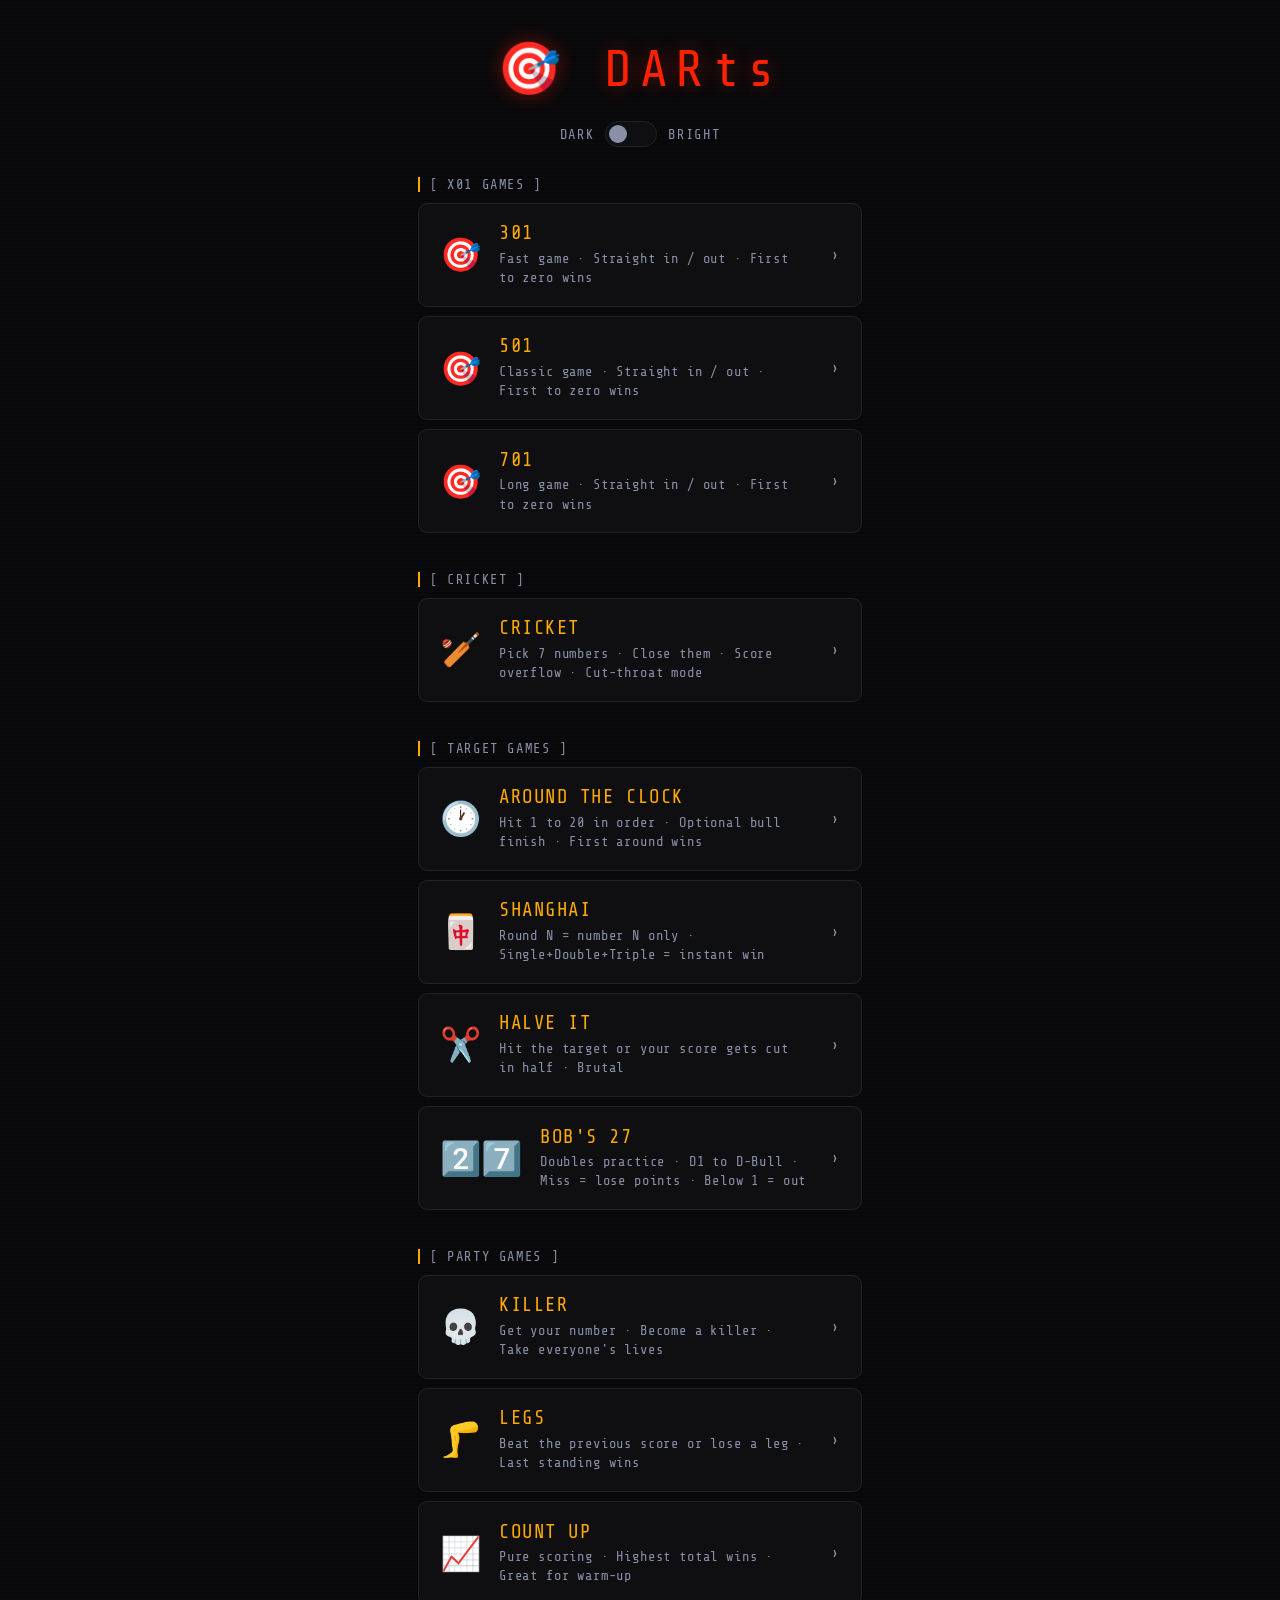
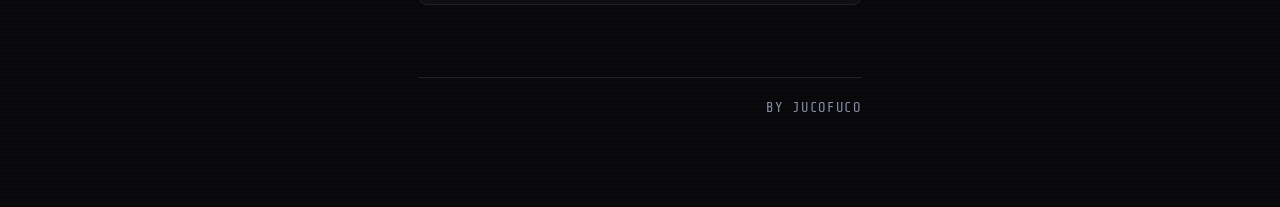
==== commit 8b306283: "Use amber for turn, red for danger and green for hits" ====
--- a/index.html
+++ b/index.html
@@ -76,6 +76,7 @@
 .game-card:active { transform: scale(0.98); }
 .game-card:active::before { opacity: 1; }
 
+.card-icon { font-size: 1.8rem; flex-shrink: 0; }
 .card-body { flex: 1; min-width: 0; }
 .card-title {
   font-size: 1.05rem;
@@ -142,7 +143,7 @@
 <div class="hub-wrap">
 
   <div class="hub-hero">
-    <h1>DARts</h1>
+    <h1>🎯 DARts</h1>
     <!--
     <div class="sub">POSLI MI 5 EURO</div>
     -->
@@ -160,6 +161,7 @@
     <div class="hub-section-lbl">[ X01 GAMES ]</div>
 
     <a class="game-card amber" href="games/x01.html?start=301">
+      <div class="card-icon">🎯</div>
       <div class="card-body">
         <div class="card-title">301</div>
         <div class="card-desc">Fast game · Straight in / out · First to zero wins</div>
@@ -168,6 +170,7 @@
     </a>
 
     <a class="game-card amber" href="games/x01.html?start=501">
+      <div class="card-icon">🎯</div>
       <div class="card-body">
         <div class="card-title">501</div>
         <div class="card-desc">Classic game · Straight in / out · First to zero wins</div>
@@ -176,6 +179,7 @@
     </a>
 
     <a class="game-card amber" href="games/x01.html?start=701">
+      <div class="card-icon">🎯</div>
       <div class="card-body">
         <div class="card-title">701</div>
         <div class="card-desc">Long game · Straight in / out · First to zero wins</div>
@@ -189,6 +193,7 @@
     <div class="hub-section-lbl">[ CRICKET ]</div>
 
     <a class="game-card" href="games/cricket.html">
+      <div class="card-icon">🏏</div>
       <div class="card-body">
         <div class="card-title">CRICKET</div>
         <div class="card-desc">Pick 7 numbers · Close them · Score overflow · Cut-throat mode</div>
@@ -202,6 +207,7 @@
     <div class="hub-section-lbl">[ TARGET GAMES ]</div>
 
     <a class="game-card" href="games/clock.html">
+      <div class="card-icon">🕐</div>
       <div class="card-body">
         <div class="card-title">AROUND THE CLOCK</div>
         <div class="card-desc">Hit 1 to 20 in order · Optional bull finish · First around wins</div>
@@ -210,6 +216,7 @@
     </a>
 
     <a class="game-card" href="games/shanghai.html">
+      <div class="card-icon">🀄</div>
       <div class="card-body">
         <div class="card-title">SHANGHAI</div>
         <div class="card-desc">Round N = number N only · Single+Double+Triple = instant win</div>
@@ -218,6 +225,7 @@
     </a>
 
     <a class="game-card" href="games/halveit.html">
+      <div class="card-icon">✂️</div>
       <div class="card-body">
         <div class="card-title">HALVE IT</div>
         <div class="card-desc">Hit the target or your score gets cut in half · Brutal</div>
@@ -226,6 +234,7 @@
     </a>
 
     <a class="game-card" href="games/bobs27.html">
+      <div class="card-icon">2️⃣7️⃣</div>
       <div class="card-body">
         <div class="card-title">BOB'S 27</div>
         <div class="card-desc">Doubles practice · D1 to D-Bull · Miss = lose points · Below 1 = out</div>
@@ -239,6 +248,7 @@
     <div class="hub-section-lbl">[ PARTY GAMES ]</div>
 
     <a class="game-card" href="games/killer.html">
+      <div class="card-icon">💀</div>
       <div class="card-body">
         <div class="card-title">KILLER</div>
         <div class="card-desc">Get your number · Become a killer · Take everyone's lives</div>
@@ -247,6 +257,7 @@
     </a>
 
     <a class="game-card" href="games/legs.html">
+      <div class="card-icon">🦵</div>
       <div class="card-body">
         <div class="card-title">LEGS</div>
         <div class="card-desc">Beat the previous score or lose a leg · Last standing wins</div>
@@ -255,6 +266,7 @@
     </a>
 
     <a class="game-card" href="games/countup.html">
+      <div class="card-icon">📈</div>
       <div class="card-body">
         <div class="card-title">COUNT UP</div>
         <div class="card-desc">Pure scoring · Highest total wins · Great for warm-up</div>
--- a/common.css
+++ b/common.css
@@ -312,7 +312,6 @@
   font-family: var(--seg);
   font-size: 0.75rem;
   padding: 0.35rem 0.6rem;
-  min-height: 36px;
   cursor: pointer;
   letter-spacing: 0.08em;
   transition: all 0.1s;
@@ -381,8 +380,8 @@
   border-radius: 0.35rem;
   color: var(--text-dim);
   font-family: var(--seg);
-  font-size: 0.85rem;
-  min-height: 44px;
+  font-size: 0.7rem;
+  padding: 0.48rem 0;
   cursor: pointer; text-align: center;
   letter-spacing: 0.06em;
   touch-action: manipulation;
@@ -401,8 +400,7 @@
   color: var(--text-bright);
   font-family: var(--seg);
   font-size: 1.15rem;
-  min-height: 44px;
-  padding: 0.5rem 0.2rem;
+  padding: 0.7rem 0.2rem;
   cursor: pointer; text-align: center;
   touch-action: manipulation;
   transition: all 0.08s;
@@ -424,8 +422,8 @@
   border-radius: 0.4rem;
   color: var(--text-dim);
   font-family: var(--seg);
-  font-size: 0.85rem;
-  min-height: 48px;
+  font-size: 0.7rem;
+  padding: 0.75rem 0;
   cursor: pointer; text-align: center;
   letter-spacing: 0.08em;
   transition: all 0.1s;
@@ -437,8 +435,8 @@
   border-radius: 0.4rem;
   color: var(--led-amber);
   font-family: var(--seg);
-  font-size: 0.95rem;
-  min-height: 48px;
+  font-size: 0.88rem;
+  padding: 0.75rem 0;
   cursor: pointer; text-align: center;
   letter-spacing: 0.1em;
   transition: all 0.1s;
@@ -482,17 +480,16 @@
 
 /* ═══ X01 SCOREBOARD ═══ */
 .x01-scores { width: 100%; min-height: 100%; display: flex; flex-direction: column; }
-.x01-player-row { flex: 1 0 auto; display: flex; align-items: stretch; border-bottom: 1px solid var(--border); min-height: 56px; }
-.x01-player-row.active-row { flex-grow: 3; background: rgba(255,170,0,0.04); }
+.x01-player-row { flex: 1 0 auto; display: flex; align-items: stretch; border-bottom: 1px solid var(--border); min-height: 72px; }
+.x01-player-row.active-row { background: rgba(255,170,0,0.04); }
 .x01-left { flex: 1; padding: 0.6rem 0.8rem; display: flex; flex-direction: column; justify-content: center; min-width: 0; }
-.x01-pname { font-size: 0.85rem; color: var(--text-dim); letter-spacing: 0.1em; white-space: nowrap; overflow: hidden; text-overflow: ellipsis; }
-.x01-player-row.active-row .x01-pname { color: var(--led-amber); }
-.x01-remaining { font-size: 1.6rem; color: var(--text-bright); letter-spacing: 0.05em; line-height: 1.1; }
-.x01-player-row.active-row .x01-remaining { font-size: 4.2rem; color: var(--led-amber); }
-.x01-checkout { font-size: 1rem; color: var(--led-green); letter-spacing: 0.08em; margin-top: 0.2rem; }
+.x01-pname { font-size: 0.72rem; color: var(--text-dim); letter-spacing: 0.1em; white-space: nowrap; overflow: hidden; text-overflow: ellipsis; }
+.x01-player-row.active-row .x01-pname { color: var(--led-amber); text-shadow: 0 0 6px rgba(255,170,0,0.3); }
+.x01-remaining { font-size: 2.2rem; color: var(--text-bright); letter-spacing: 0.05em; line-height: 1.1; }
+.x01-player-row.active-row .x01-remaining { color: var(--led-amber); text-shadow: 0 0 12px rgba(255,170,0,0.3); }
+.x01-remaining.danger { color: var(--led-red); text-shadow: 0 0 12px var(--led-red-glow); }
 .x01-right { width: 110px; border-left: 1px solid var(--border); padding: 0.4rem 0.5rem; display: flex; flex-direction: column; justify-content: space-between; }
-.x01-right { justify-content: center; }
-.x01-round-hist { font-size: 0.8rem; color: var(--text-dim); letter-spacing: 0.06em; line-height: 1.5; overflow: hidden; max-height: 60px; }
+.x01-round-hist { font-size: 0.6rem; color: var(--text-dim); letter-spacing: 0.06em; line-height: 1.6; overflow: hidden; max-height: 54px; }
 .x01-round-hist span { color: var(--led-amber); }
 .x01-round-hist span.bust-hist { color: var(--led-red); }
 
@@ -578,10 +575,6 @@
   line-height: 1;
 }
 .theme-btn:active { border-color: var(--led-amber); color: var(--led-amber); }
-
-/* ═══ ACTIVE PLAYER ROW (target / count games) ═══ */
-.game-scroll .active-row { flex-grow: 2; }
-.active-row .lit-score { font-size: 3.4rem; line-height: 1; }
 
 /* ═══ LIT ELEMENTS ═══
    Glow is reserved for what is "lit" on a real
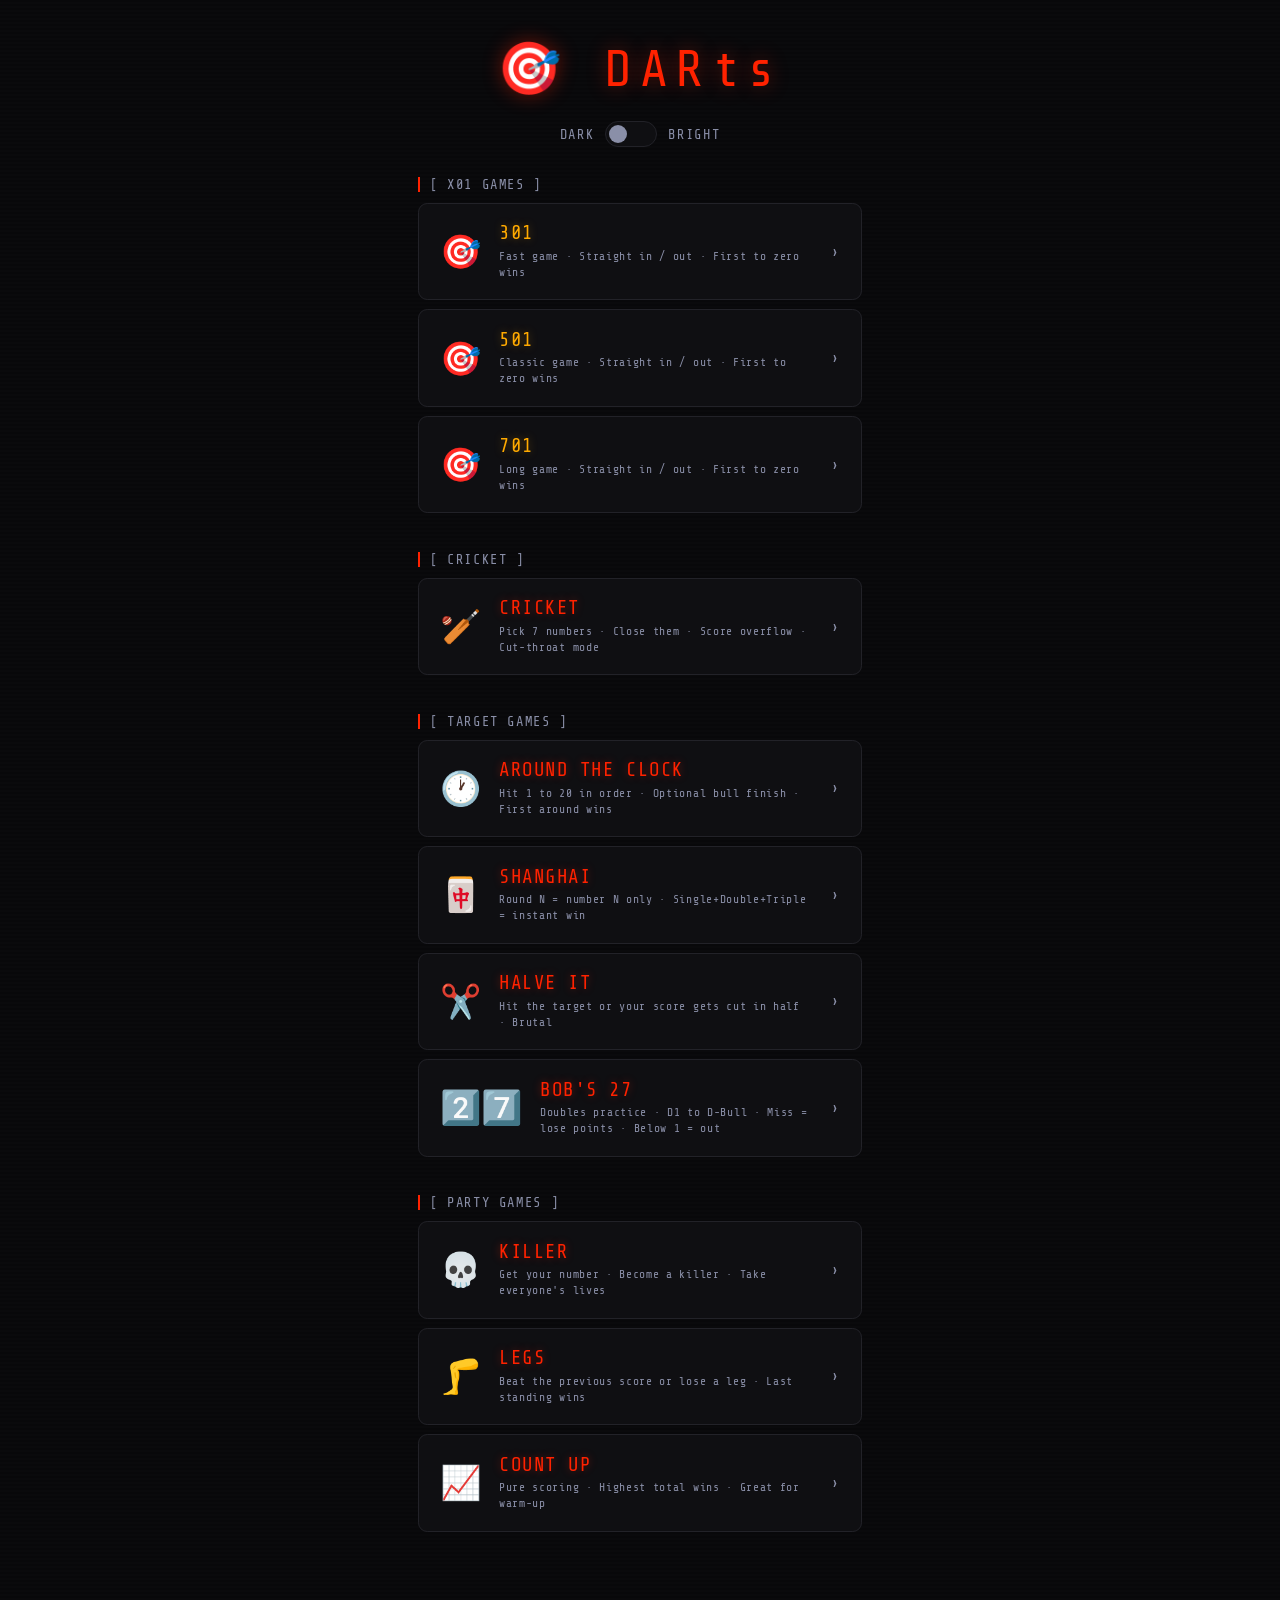
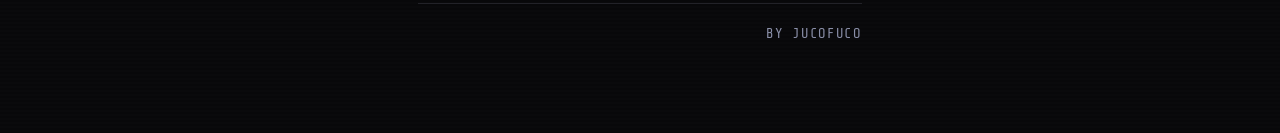
==== commit 5a6096e0: "Limit glow to the current score, target and thrown darts" ====
--- a/index.html
+++ b/index.html
@@ -42,7 +42,7 @@
   color: var(--text-dim);
   text-transform: uppercase;
   margin-bottom: 0.6rem;
-  border-left: 2px solid var(--led-amber);
+  border-left: 2px solid var(--led-red);
   padding-left: 0.5rem;
 }
 
@@ -68,22 +68,25 @@
   position: absolute;
   left: 0; top: 0; bottom: 0;
   width: 3px;
-  background: var(--led-amber);
-  box-shadow: 0 0 8px rgba(255,170,0,0.4);
+  background: var(--led-red);
+  box-shadow: 0 0 8px var(--led-red-glow);
   opacity: 0;
   transition: opacity 0.12s;
 }
 .game-card:active { transform: scale(0.98); }
 .game-card:active::before { opacity: 1; }
+.game-card.amber::before { background: var(--led-amber); box-shadow: 0 0 8px rgba(255,170,0,0.4); }
 
 .card-icon { font-size: 1.8rem; flex-shrink: 0; }
 .card-body { flex: 1; min-width: 0; }
 .card-title {
   font-size: 1.05rem;
-  color: var(--led-amber);
+  color: var(--led-red);
+  text-shadow: 0 0 8px var(--led-red-glow);
   letter-spacing: 0.08em;
 }
-.card-desc { font-size: 0.75rem; color: var(--text-dim); letter-spacing: 0.06em; margin-top: 0.25rem; line-height: 1.4; }
+.game-card.amber .card-title { color: var(--led-amber); text-shadow: 0 0 8px rgba(255,170,0,0.35); }
+.card-desc { font-size: 0.62rem; color: var(--text-dim); letter-spacing: 0.06em; margin-top: 0.25rem; line-height: 1.4; }
 .card-arrow { color: var(--text-dim); font-size: 1rem; flex-shrink: 0; }
 
 /* ── Footer ── */
--- a/common.css
+++ b/common.css
@@ -88,8 +88,13 @@
 
 .setup-title {
   font-size: 1.4rem;
+  color: var(--led-red);
+  text-shadow: 0 0 12px var(--led-red-glow);
+  letter-spacing: 0.12em;
+}
+.setup-title.amber {
   color: var(--led-amber);
-  letter-spacing: 0.12em;
+  text-shadow: 0 0 12px rgba(255,170,0,0.4);
 }
 
 .s-label {
@@ -119,7 +124,7 @@
   display: inline-flex;
   align-items: center;
 }
-.back-btn:active { border-color: var(--led-amber); color: var(--led-amber); }
+.back-btn:active { border-color: var(--led-red); color: var(--led-red); }
 
 /* ═══ CHIPS ═══ */
 .chip-row { display: flex; gap: 0.4rem; flex-wrap: wrap; }
@@ -137,6 +142,12 @@
 }
 .chip:active { transform: scale(0.9); }
 .chip.on {
+  background: var(--led-red-dim);
+  border-color: var(--led-red);
+  color: var(--led-red);
+  text-shadow: 0 0 8px var(--led-red-glow);
+}
+.chip.on.amber {
   background: var(--led-amber-dim);
   border-color: var(--led-amber);
   color: var(--led-amber);
@@ -194,7 +205,7 @@
   transition: all 0.12s;
 }
 .pill input { display: none; }
-.pill.on { border-color: var(--led-amber); color: var(--led-amber); background: var(--led-amber-dim); }
+.pill.on { border-color: var(--led-red); color: var(--led-red); background: var(--led-red-dim); }
 
 /* ═══ NUMBER PICKER ═══ */
 .num-grid {
@@ -217,7 +228,7 @@
   transition: all 0.1s;
 }
 .num-chip:active { transform: scale(0.88); }
-.num-chip.on { background: var(--led-amber-dim); border-color: var(--led-amber); color: var(--led-amber); }
+.num-chip.on { background: var(--led-red-dim); border-color: var(--led-red); color: var(--led-red); text-shadow: 0 0 7px var(--led-red-glow); }
 .num-chip.bull.on { background: var(--led-green-dim); border-color: var(--led-green); color: var(--led-green); }
 .num-count { font-size: 0.75rem; color: var(--text-dim); letter-spacing: 0.1em; margin-bottom: 0.4rem; }
 .num-count span { color: var(--led-amber); }
@@ -240,10 +251,10 @@
 
 /* ═══ BUTTONS ═══ */
 .btn-start {
-  background: var(--led-amber-dim);
-  border: 2px solid var(--led-amber);
+  background: var(--led-red-dim);
+  border: 2px solid var(--led-red);
   border-radius: 0.5rem;
-  color: var(--led-amber);
+  color: var(--led-red);
   font-family: var(--seg);
   font-size: 1.2rem;
   letter-spacing: 0.12em;
@@ -253,7 +264,15 @@
   margin-top: 0.5rem;
   transition: all 0.12s;
 }
-.btn-start:active { transform: scale(0.98); box-shadow: 0 0 24px rgba(255,170,0,0.3); }
+.btn-start:active { transform: scale(0.98); box-shadow: 0 0 30px rgba(255,34,0,0.3); }
+.btn-start.amber {
+  background: var(--led-amber-dim);
+  border-color: var(--led-amber);
+  color: var(--led-amber);
+  text-shadow: 0 0 12px rgba(255,170,0,0.4);
+  box-shadow: 0 0 20px rgba(255,170,0,0.1);
+}
+.btn-start.amber:active { box-shadow: 0 0 30px rgba(255,170,0,0.3); }
 
 .btn-resume {
   background: transparent;
@@ -292,16 +311,20 @@
   content: '';
   position: absolute;
   bottom: -4px; left: 0; right: 0; height: 2px;
+  background: linear-gradient(90deg, transparent, var(--led-red), transparent);
+  opacity: 0.4;
+}
+.top-bar.amber-bar::after {
   background: linear-gradient(90deg, transparent, var(--led-amber), transparent);
-  opacity: 0.4;
 }
 
 .game-logo {
   font-size: 1.1rem;
-  color: var(--led-amber);
+  color: var(--led-red);
   letter-spacing: 0.15em;
 }
-.r-badge { font-size: 0.75rem; color: var(--text-dim); letter-spacing: 0.1em; margin-left: 0.4rem; }
+.game-logo.amber { color: var(--led-amber); text-shadow: 0 0 12px rgba(255,170,0,0.4); }
+.r-badge { font-size: 0.7rem; color: var(--text-dim); letter-spacing: 0.1em; margin-left: 0.4rem; }
 
 .top-btns { display: flex; gap: 0.35rem; }
 .top-btn {
@@ -346,8 +369,11 @@
   content: '';
   position: absolute;
   top: -4px; left: 0; right: 0; height: 2px;
+  background: linear-gradient(90deg, transparent, var(--led-red), transparent);
+  opacity: 0.3;
+}
+.input-panel.amber-panel::before {
   background: linear-gradient(90deg, transparent, var(--led-amber), transparent);
-  opacity: 0.3;
 }
 
 .turn-row { display: flex; align-items: center; justify-content: space-between; }
@@ -395,9 +421,9 @@
 
 .tbtn {
   background: var(--cab);
-  border: 1px solid var(--border);
-  border-radius: 0.4rem;
-  color: var(--text-bright);
+  border: 1px solid var(--led-red-dim);
+  border-radius: 0.4rem;
+  color: var(--led-red);
   font-family: var(--seg);
   font-size: 1.15rem;
   padding: 0.7rem 0.2rem;
@@ -405,14 +431,18 @@
   touch-action: manipulation;
   transition: all 0.08s;
 }
-.tbtn:active { background: var(--led-amber-dim); border-color: var(--led-amber); transform: scale(0.94); }
+.tbtn:active { background: var(--led-red-dim); box-shadow: 0 0 14px rgba(255,34,0,0.3); transform: scale(0.94); }
 .tbtn.bull { color: var(--led-green); border-color: var(--led-green-dim); }
 .tbtn.bull:active { background: var(--led-green-dim); }
 .tbtn.closed { color: var(--text-dim); border-color: var(--border); opacity: 0.45; }
 .tbtn.closed:active { background: rgba(255,255,255,0.03); transform: scale(0.94); }
 .tbtn.scoring { border-color: var(--led-amber); color: var(--led-amber); }
 .tbtn.scoring:active { background: var(--led-amber-dim); }
-.tbtn.miss-btn { color: var(--text-dim); border-style: dashed; font-size: 0.85rem; letter-spacing: 0.06em; }
+.tbtn.miss-btn { color: var(--led-amber); border-color: var(--led-amber-dim); text-shadow: 0 0 6px rgba(255,170,0,0.35); font-size: 0.82rem; letter-spacing: 0.06em; }
+.tbtn.miss-btn:active { background: var(--led-amber-dim); }
+.tbtn.x01 { border-color: var(--led-amber-dim); color: var(--led-amber); text-shadow: 0 0 6px rgba(255,170,0,0.35); }
+.tbtn.x01:active { background: var(--led-amber-dim); }
+.tbtn.x01.bull { color: var(--led-green); border-color: var(--led-green-dim); text-shadow: 0 0 8px var(--led-green-glow); }
 
 /* ═══ ACTION ROW ═══ */
 .act-row { display: grid; grid-template-columns: 1fr 2fr; gap: 0.4rem; }
@@ -430,10 +460,10 @@
 }
 .btn-undo:active { border-color: var(--led-amber); color: var(--led-amber); }
 .btn-next {
-  background: var(--led-amber-dim);
-  border: 1px solid var(--led-amber);
-  border-radius: 0.4rem;
-  color: var(--led-amber);
+  background: var(--led-red-dim);
+  border: 1px solid var(--led-red);
+  border-radius: 0.4rem;
+  color: var(--led-red);
   font-family: var(--seg);
   font-size: 0.88rem;
   padding: 0.75rem 0;
@@ -441,7 +471,9 @@
   letter-spacing: 0.1em;
   transition: all 0.1s;
 }
-.btn-next:active { box-shadow: 0 0 16px rgba(255,170,0,0.3); transform: scale(0.97); }
+.btn-next:active { box-shadow: 0 0 16px rgba(255,34,0,0.3); transform: scale(0.97); }
+.btn-next.amber { background: var(--led-amber-dim); border-color: var(--led-amber); color: var(--led-amber); text-shadow: 0 0 8px rgba(255,170,0,0.4); }
+.btn-next.amber:active { box-shadow: 0 0 16px rgba(255,170,0,0.3); }
 
 /* ═══ CRICKET SCOREBOARD ═══ */
 .score-table { width: 100%; height: 100%; border-collapse: collapse; }
@@ -457,18 +489,17 @@
   position: sticky; top: 0; z-index: 5;
   white-space: nowrap;
 }
-.score-table thead th.ah { color: var(--led-amber); background: var(--led-amber-dim); }
+.score-table thead th.ah { color: var(--led-red); background: var(--led-red-dim); text-shadow: 0 0 8px var(--led-red-glow); }
 .score-table tbody td { border-bottom: 1px solid var(--border); }
-.score-table tfoot td { background: var(--panel); padding: 0.45rem 0.3rem; font-size: 1rem; text-align: center; border-top: 2px solid var(--border); color: var(--text-bright); }
-.score-table tfoot td.ac { color: var(--led-amber); font-size: 1.4rem; }
-.score-table tfoot td.pts-lbl { font-size: 0.75rem; color: var(--text-dim); letter-spacing: 0.15em; }
-
-.tc { font-size: 1rem; color: var(--text-bright); padding: 0.4rem; background: var(--panel); border-right: 1px solid var(--border); text-align: center; white-space: nowrap; min-width: 36px; }
+.score-table tfoot td { background: var(--panel); padding: 0.45rem 0.3rem; font-size: 1rem; text-align: center; border-top: 2px solid var(--border); color: var(--led-amber); text-shadow: 0 0 8px rgba(255,170,0,0.4); }
+.score-table tfoot td.pts-lbl { font-size: 0.52rem; color: var(--text-dim); text-shadow: none; letter-spacing: 0.15em; }
+
+.tc { font-size: 1rem; color: var(--led-red); text-shadow: 0 0 8px var(--led-red-glow); padding: 0.4rem; background: var(--panel); border-right: 1px solid var(--border); text-align: center; white-space: nowrap; min-width: 36px; }
 .tc.bull { color: var(--led-green); }
 .tc.done { color: var(--text-dim); }
 .mc { padding: 0.28rem 0.2rem; text-align: center; min-width: 60px; cursor: pointer; transition: background 0.08s; }
-.mc:active { background: rgba(255,170,0,0.08); }
-.mc.ac { background: rgba(255,170,0,0.04); }
+.mc:active { background: rgba(255,34,0,0.05); }
+.mc.ac { background: rgba(255,34,0,0.03); }
 .mc.other { cursor: default; }
 
 .dots { display: flex; align-items: center; justify-content: center; gap: 5px; height: 40px; }
@@ -505,9 +536,10 @@
 }
 body.theme-bright #win-overlay { background: rgba(200,196,180,0.96); }
 #win-overlay.show { display: flex; }
-.win-lbl { font-size: 0.75rem; letter-spacing: 0.12em; text-transform: uppercase; color: var(--text-dim); }
-.win-name { font-size: 2.6rem; color: var(--led-amber); text-align: center; letter-spacing: 0.1em; }
-.win-sub { color: var(--text-dim); font-size: 0.85rem; text-align: center; letter-spacing: 0.08em; }
+.win-icon { font-size: 2.4rem; }
+.win-lbl { font-size: 0.58rem; letter-spacing: 0.3em; text-transform: uppercase; color: var(--text-dim); }
+.win-name { font-size: 2.4rem; color: var(--led-red); text-shadow: 0 0 20px var(--led-red-glow), 0 0 40px var(--led-red-glow); text-align: center; letter-spacing: 0.1em; }
+.win-sub { color: var(--text-dim); font-size: 0.7rem; text-align: center; letter-spacing: 0.08em; }
 .win-btns { display: flex; flex-direction: column; gap: 0.5rem; width: 100%; max-width: 280px; margin-top: 0.4rem; }
 
 /* ═══ TOAST ═══ */
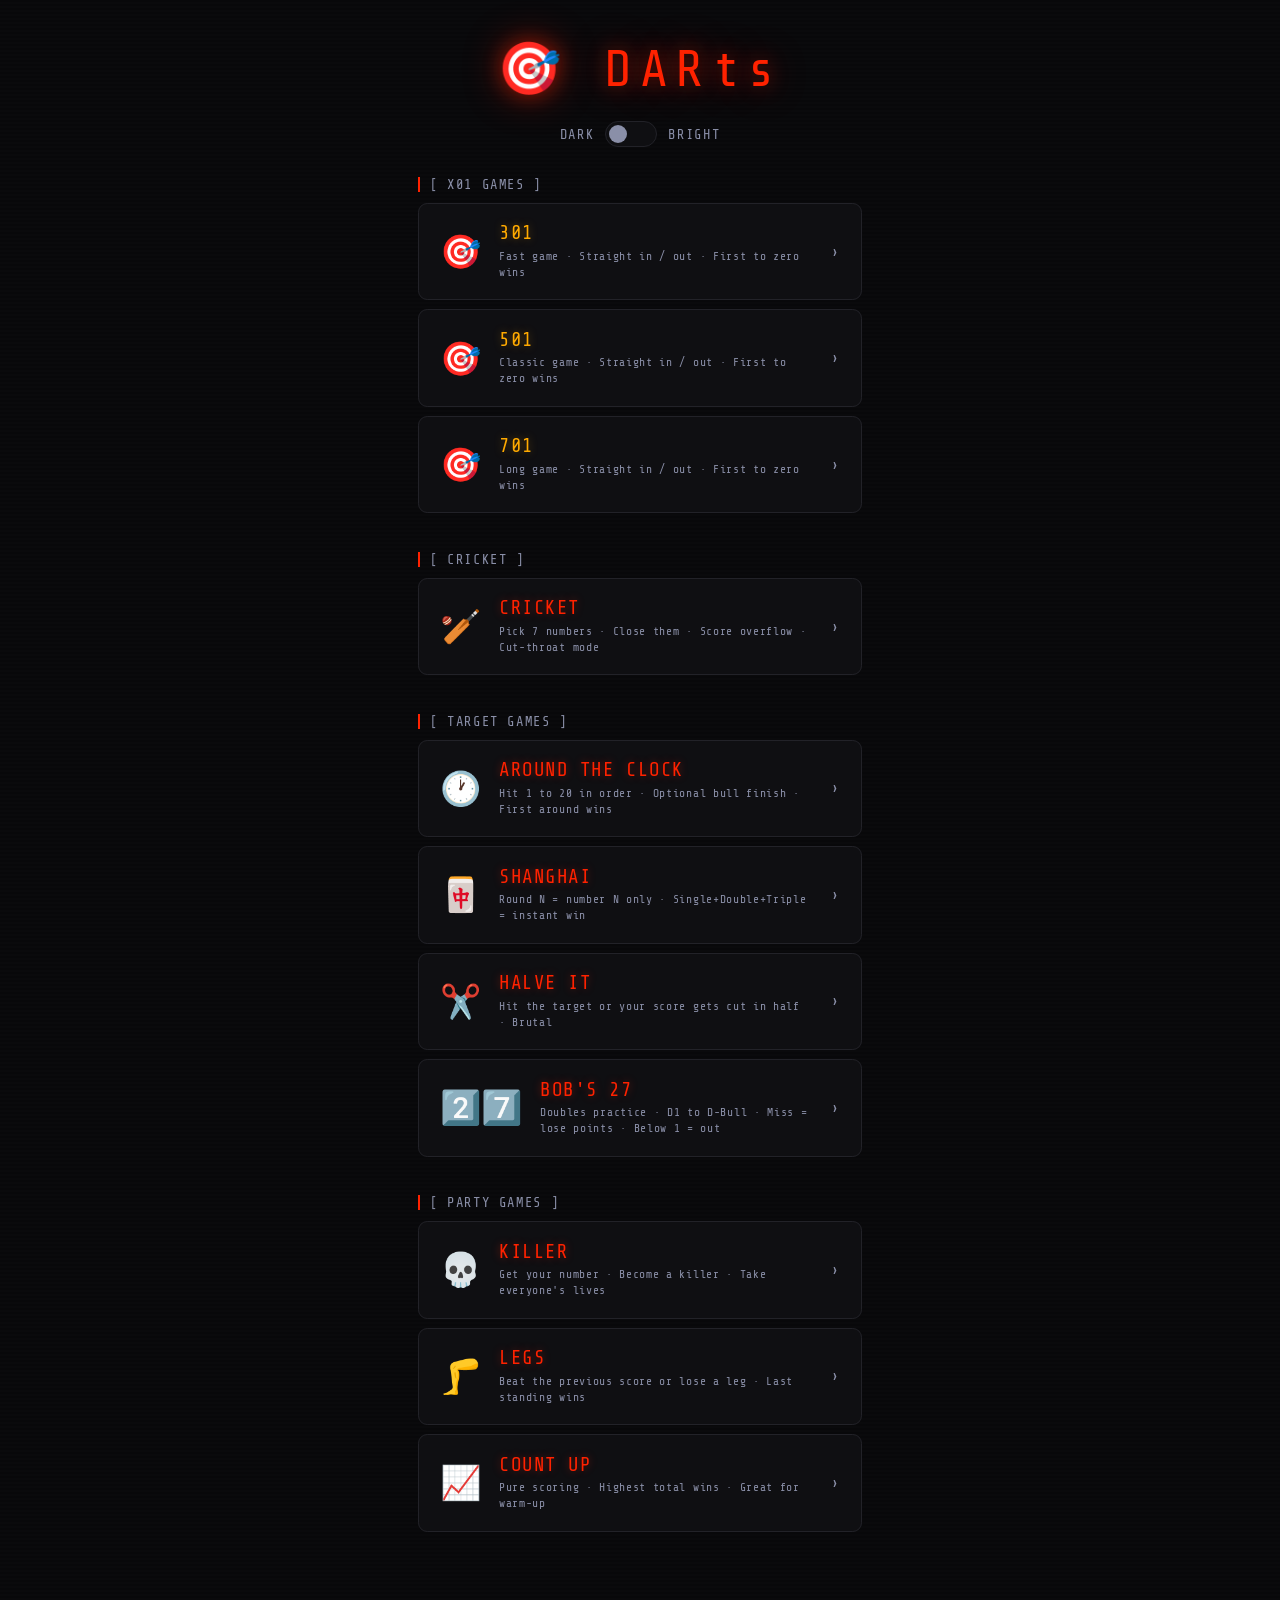
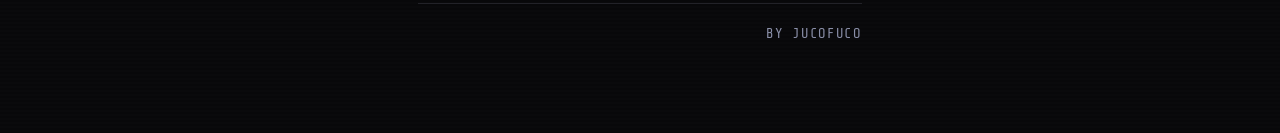
==== commit c99f9d4b: "Raise minimum font size and bright theme text contrast" ====
--- a/index.html
+++ b/index.html
@@ -24,7 +24,7 @@
   font-size: 2.8rem;
   font-weight: 400;
   color: var(--led-red);
-  text-shadow: 0 0 20px var(--led-red-glow);
+  text-shadow: 0 0 20px var(--led-red-glow), 0 0 40px var(--led-red-glow);
   letter-spacing: 0.15em;
   line-height: 1;
 }
--- a/common.css
+++ b/common.css
@@ -151,6 +151,7 @@
   background: var(--led-amber-dim);
   border-color: var(--led-amber);
   color: var(--led-amber);
+  text-shadow: 0 0 8px rgba(255,170,0,0.4);
 }
 
 /* ═══ INPUTS ═══ */
@@ -164,12 +165,13 @@
   padding: 0.75rem 0.9rem;
   width: 100%;
   outline: none;
+  text-shadow: 0 0 6px rgba(255,170,0,0.4);
   transition: border-color 0.15s;
   -webkit-appearance: none;
   caret-color: var(--led-amber);
 }
 .led-input:focus { border-color: var(--led-amber); }
-.led-input::placeholder { color: var(--text-dim); }
+.led-input::placeholder { color: var(--text-dim); text-shadow: none; }
 
 .led-input-sm {
   background: var(--panel);
@@ -182,6 +184,7 @@
   width: 72px;
   text-align: center;
   outline: none;
+  text-shadow: 0 0 6px rgba(255,170,0,0.4);
   -webkit-appearance: none;
 }
 .led-input-sm:focus { border-color: var(--led-amber); }
@@ -229,7 +232,7 @@
 }
 .num-chip:active { transform: scale(0.88); }
 .num-chip.on { background: var(--led-red-dim); border-color: var(--led-red); color: var(--led-red); text-shadow: 0 0 7px var(--led-red-glow); }
-.num-chip.bull.on { background: var(--led-green-dim); border-color: var(--led-green); color: var(--led-green); }
+.num-chip.bull.on { background: var(--led-green-dim); border-color: var(--led-green); color: var(--led-green); text-shadow: 0 0 7px var(--led-green-glow); }
 .num-count { font-size: 0.75rem; color: var(--text-dim); letter-spacing: 0.1em; margin-bottom: 0.4rem; }
 .num-count span { color: var(--led-amber); }
 
@@ -262,6 +265,8 @@
   width: 100%;
   cursor: pointer;
   margin-top: 0.5rem;
+  text-shadow: 0 0 12px var(--led-red-glow);
+  box-shadow: 0 0 20px rgba(255,34,0,0.1);
   transition: all 0.12s;
 }
 .btn-start:active { transform: scale(0.98); box-shadow: 0 0 30px rgba(255,34,0,0.3); }
@@ -322,6 +327,7 @@
   font-size: 1.1rem;
   color: var(--led-red);
   letter-spacing: 0.15em;
+  text-shadow: 0 0 12px var(--led-red-glow);
 }
 .game-logo.amber { color: var(--led-amber); text-shadow: 0 0 12px rgba(255,170,0,0.4); }
 .r-badge { font-size: 0.7rem; color: var(--text-dim); letter-spacing: 0.1em; margin-left: 0.4rem; }
@@ -392,11 +398,11 @@
   color: var(--text-dim);
   transition: all 0.15s;
 }
-.tslot.hit  { border-color: var(--led-green); color: var(--led-green); background: var(--led-green-dim); }
-.tslot.pts  { border-color: var(--led-amber); color: var(--led-amber); background: var(--led-amber-dim); }
+.tslot.hit  { border-color: var(--led-green); color: var(--led-green); background: var(--led-green-dim); text-shadow: 0 0 6px var(--led-green-glow); }
+.tslot.pts  { border-color: var(--led-amber); color: var(--led-amber); background: var(--led-amber-dim); text-shadow: 0 0 6px rgba(255,170,0,0.4); }
 .tslot.miss { color: var(--text-dim); }
 .tslot.dead { color: var(--text-dim); border-color: var(--border); opacity: 0.5; }
-.tslot.bust { border-color: var(--led-red); color: var(--led-red); background: var(--led-red-dim); }
+.tslot.bust { border-color: var(--led-red); color: var(--led-red); background: var(--led-red-dim); text-shadow: 0 0 6px var(--led-red-glow); }
 
 /* ═══ MULTIPLIER ROW ═══ */
 .mult-row { display: grid; grid-template-columns: repeat(3, 1fr); gap: 0.35rem; }
@@ -414,7 +420,7 @@
   transition: all 0.1s;
 }
 .mbtn:active { transform: scale(0.94); }
-.mbtn.active { border-color: var(--led-amber); color: var(--led-amber); background: var(--led-amber-dim); }
+.mbtn.active { border-color: var(--led-amber); color: var(--led-amber); background: var(--led-amber-dim); text-shadow: 0 0 6px rgba(255,170,0,0.4); }
 
 /* ═══ TARGET GRID ═══ */
 .tgt-grid { display: grid; grid-template-columns: repeat(4, 1fr); gap: 0.32rem; }
@@ -428,15 +434,16 @@
   font-size: 1.15rem;
   padding: 0.7rem 0.2rem;
   cursor: pointer; text-align: center;
+  text-shadow: 0 0 8px var(--led-red-glow);
   touch-action: manipulation;
   transition: all 0.08s;
 }
 .tbtn:active { background: var(--led-red-dim); box-shadow: 0 0 14px rgba(255,34,0,0.3); transform: scale(0.94); }
-.tbtn.bull { color: var(--led-green); border-color: var(--led-green-dim); }
+.tbtn.bull { color: var(--led-green); border-color: var(--led-green-dim); text-shadow: 0 0 8px var(--led-green-glow); }
 .tbtn.bull:active { background: var(--led-green-dim); }
-.tbtn.closed { color: var(--text-dim); border-color: var(--border); opacity: 0.45; }
+.tbtn.closed { color: var(--text-dim); border-color: var(--border); text-shadow: none; opacity: 0.45; }
 .tbtn.closed:active { background: rgba(255,255,255,0.03); transform: scale(0.94); }
-.tbtn.scoring { border-color: var(--led-amber); color: var(--led-amber); }
+.tbtn.scoring { border-color: var(--led-amber); color: var(--led-amber); text-shadow: 0 0 6px rgba(255,170,0,0.35); }
 .tbtn.scoring:active { background: var(--led-amber-dim); }
 .tbtn.miss-btn { color: var(--led-amber); border-color: var(--led-amber-dim); text-shadow: 0 0 6px rgba(255,170,0,0.35); font-size: 0.82rem; letter-spacing: 0.06em; }
 .tbtn.miss-btn:active { background: var(--led-amber-dim); }
@@ -468,6 +475,7 @@
   font-size: 0.88rem;
   padding: 0.75rem 0;
   cursor: pointer; text-align: center;
+  text-shadow: 0 0 8px var(--led-red-glow);
   letter-spacing: 0.1em;
   transition: all 0.1s;
 }
@@ -495,8 +503,8 @@
 .score-table tfoot td.pts-lbl { font-size: 0.52rem; color: var(--text-dim); text-shadow: none; letter-spacing: 0.15em; }
 
 .tc { font-size: 1rem; color: var(--led-red); text-shadow: 0 0 8px var(--led-red-glow); padding: 0.4rem; background: var(--panel); border-right: 1px solid var(--border); text-align: center; white-space: nowrap; min-width: 36px; }
-.tc.bull { color: var(--led-green); }
-.tc.done { color: var(--text-dim); }
+.tc.bull { color: var(--led-green); text-shadow: 0 0 8px var(--led-green-glow); }
+.tc.done { color: var(--text-dim); text-shadow: none; }
 .mc { padding: 0.28rem 0.2rem; text-align: center; min-width: 60px; cursor: pointer; transition: background 0.08s; }
 .mc:active { background: rgba(255,34,0,0.05); }
 .mc.ac { background: rgba(255,34,0,0.03); }
@@ -552,6 +560,7 @@
   padding: 0.45rem 0.9rem;
   font-family: var(--seg); font-size: 0.85rem;
   color: var(--led-amber);
+  text-shadow: 0 0 6px rgba(255,170,0,0.4);
   letter-spacing: 0.1em;
   opacity: 0; transition: all 0.22s; pointer-events: none;
   z-index: 500; white-space: nowrap;
@@ -607,24 +616,3 @@
   line-height: 1;
 }
 .theme-btn:active { border-color: var(--led-amber); color: var(--led-amber); }
-
-/* ═══ LIT ELEMENTS ═══
-   Glow is reserved for what is "lit" on a real
-   board: the current player's score, the current
-   target and the darts just thrown. Everything
-   else stays flat. */
-.x01-player-row.active-row .x01-remaining,
-.active-row .lit-score,
-.score-table tfoot td.ac,
-.win-name { text-shadow: 0 0 14px rgba(255,170,0,0.45); }
-.big-target .val,
-.x01-checkout { text-shadow: 0 0 14px var(--led-green-glow); }
-.tslot.hit  { text-shadow: 0 0 6px var(--led-green-glow); }
-.tslot.pts  { text-shadow: 0 0 6px rgba(255,170,0,0.4); }
-.tslot.bust { text-shadow: 0 0 6px var(--led-red-glow); }
-body.theme-bright .x01-player-row.active-row .x01-remaining,
-body.theme-bright .active-row .lit-score,
-body.theme-bright .big-target .val,
-body.theme-bright .x01-checkout,
-body.theme-bright .win-name,
-body.theme-bright [class*="tslot"] { text-shadow: none; }
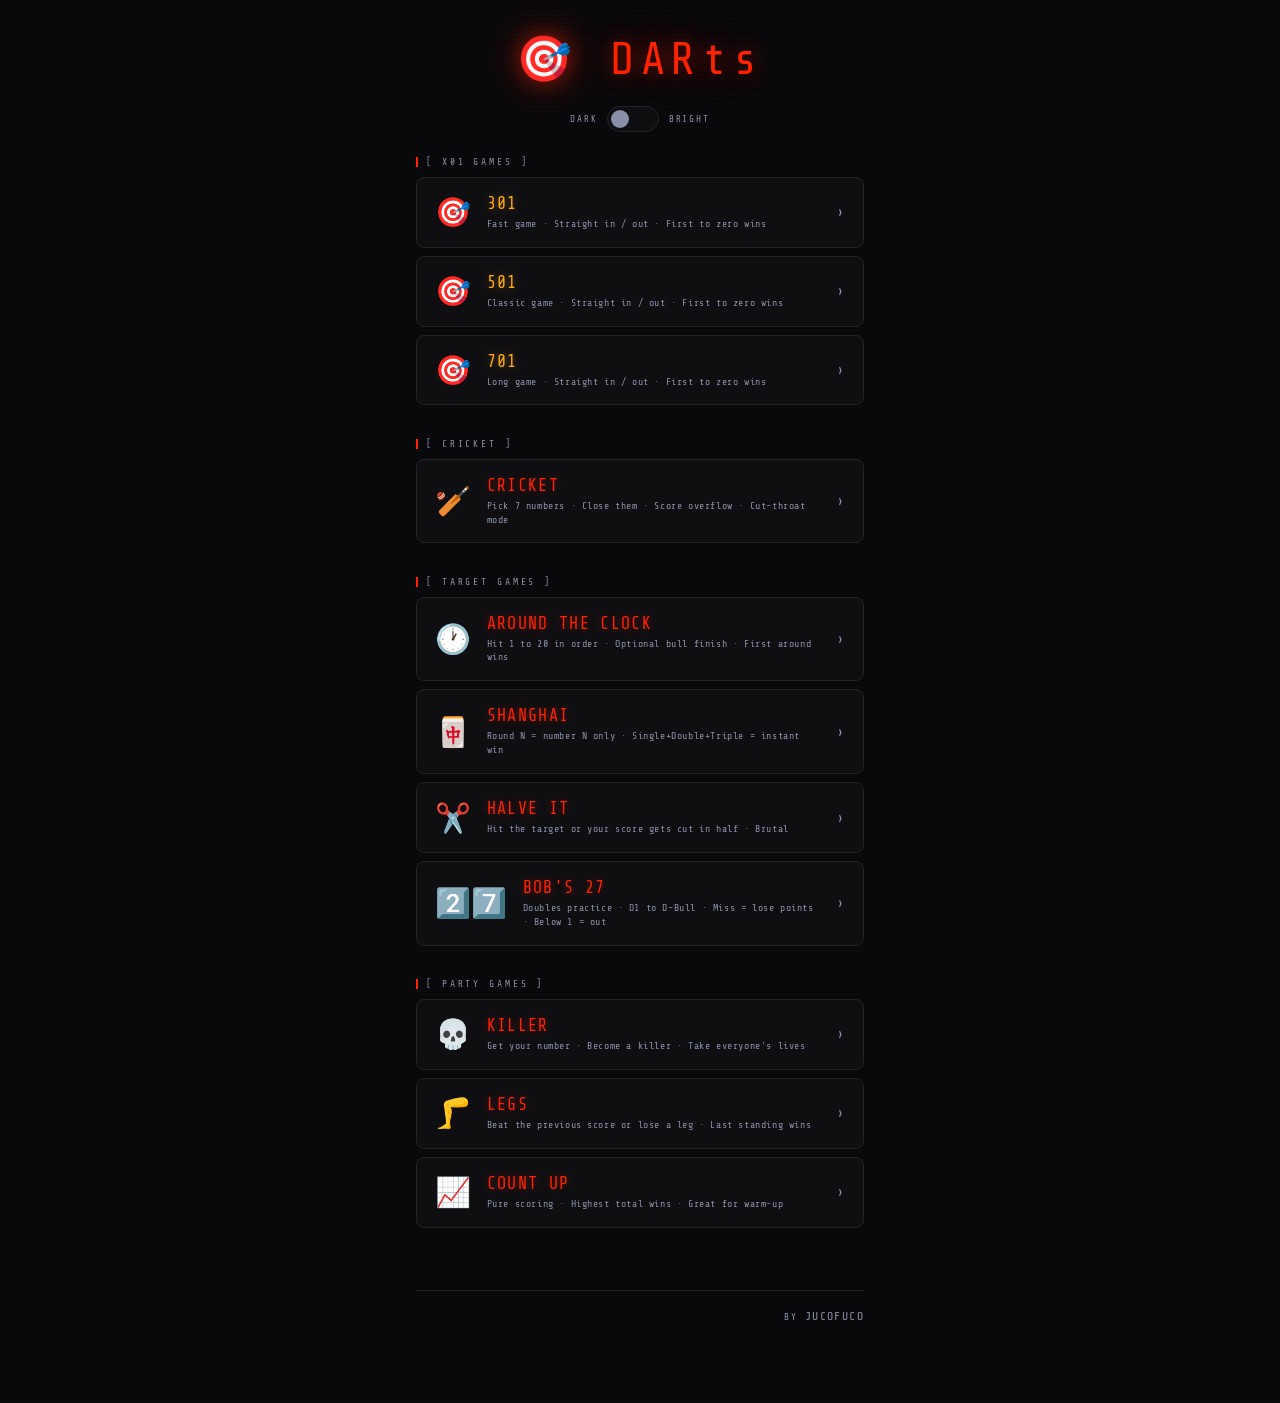
==== commit 6a78a34e: "Use dynamic viewport height and allow pinch zoom" ====
--- a/index.html
+++ b/index.html
@@ -30,15 +30,15 @@
 }
 .hub-hero .sub {
   color: var(--text-dim);
-  font-size: 0.75rem;
-  letter-spacing: 0.12em;
+  font-size: 0.65rem;
+  letter-spacing: 0.35em;
   margin-top: 0.4rem;
 }
 
 .hub-section { margin-bottom: 1.6rem; }
 .hub-section-lbl {
-  font-size: 0.75rem;
-  letter-spacing: 0.12em;
+  font-size: 0.6rem;
+  letter-spacing: 0.3em;
   color: var(--text-dim);
   text-transform: uppercase;
   margin-bottom: 0.6rem;
@@ -106,13 +106,13 @@
   gap: 0.5rem;
 }
 .footer-by {
-  font-size: 0.75rem;
-  color: var(--text-dim);
-  letter-spacing: 0.12em;
+  font-size: 0.58rem;
+  color: var(--text-dim);
+  letter-spacing: 0.2em;
   text-transform: uppercase;
 }
 .footer-name {
-  font-size: 0.75rem;
+  font-size: 0.72rem;
   color: var(--text-dim);
   letter-spacing: 0.12em;
   text-decoration: none;
@@ -129,7 +129,7 @@
   border-radius: 2rem;
   color: var(--text-dim);
   font-family: var(--seg);
-  font-size: 0.75rem;
+  font-size: 0.65rem;
   padding: 0.3rem 0.7rem;
   text-decoration: none;
   letter-spacing: 0.08em;
--- a/common.css
+++ b/common.css
@@ -36,7 +36,7 @@
   --led-green:     #1a6e2a;
   --led-green-dim: #c8e8cc;
   --led-green-glow:rgba(20,100,36,0.25);
-  --text-dim:      #6e5f43;
+  --text-dim:      #a09070;
   --text-bright:   #1c1208;
   --dot-on:        #1a6e2a;
   --dot-glow:      rgba(20,100,36,0.3);
@@ -52,8 +52,6 @@
 /* ═══ RESET & BASE ═══ */
 * { margin:0; padding:0; box-sizing:border-box; -webkit-tap-highlight-color:transparent; }
 html, body { height:100%; }
-/* Base size — every rem in the app scales from this */
-html { font-size: 115%; }
 
 body {
   font-family: var(--seg);
@@ -99,8 +97,8 @@
 
 .s-label {
   display: block;
-  font-size: 0.75rem;
-  letter-spacing: 0.12em;
+  font-size: 0.6rem;
+  letter-spacing: 0.25em;
   text-transform: uppercase;
   color: var(--text-dim);
   margin-bottom: 0.5rem;
@@ -135,7 +133,7 @@
   color: var(--text-dim);
   font-family: var(--seg);
   font-size: 1.1rem;
-  min-width: 50px; height: 50px; padding: 0 0.4rem;
+  width: 50px; height: 50px;
   display: flex; align-items: center; justify-content: center;
   cursor: pointer; user-select: none;
   transition: all 0.1s;
@@ -190,7 +188,7 @@
 .led-input-sm:focus { border-color: var(--led-amber); }
 
 .row2 { display: flex; gap: 0.75rem; align-items: center; }
-.row2-hint { color: var(--text-dim); font-size: 0.75rem; letter-spacing: 0.05em; line-height: 1.5; }
+.row2-hint { color: var(--text-dim); font-size: 0.7rem; letter-spacing: 0.05em; line-height: 1.5; }
 
 /* ═══ PILLS ═══ */
 .pill-row { display: flex; gap: 0.4rem; flex-wrap: wrap; }
@@ -200,7 +198,7 @@
   border-radius: 2rem;
   color: var(--text-dim);
   font-family: var(--seg);
-  font-size: 0.75rem;
+  font-size: 0.72rem;
   padding: 0.4rem 0.8rem;
   cursor: pointer; user-select: none;
   letter-spacing: 0.05em;
@@ -233,7 +231,7 @@
 .num-chip:active { transform: scale(0.88); }
 .num-chip.on { background: var(--led-red-dim); border-color: var(--led-red); color: var(--led-red); text-shadow: 0 0 7px var(--led-red-glow); }
 .num-chip.bull.on { background: var(--led-green-dim); border-color: var(--led-green); color: var(--led-green); text-shadow: 0 0 7px var(--led-green-glow); }
-.num-count { font-size: 0.75rem; color: var(--text-dim); letter-spacing: 0.1em; margin-bottom: 0.4rem; }
+.num-count { font-size: 0.65rem; color: var(--text-dim); letter-spacing: 0.1em; margin-bottom: 0.4rem; }
 .num-count span { color: var(--led-amber); }
 
 .btn-random {
@@ -260,7 +258,7 @@
   color: var(--led-red);
   font-family: var(--seg);
   font-size: 1.2rem;
-  letter-spacing: 0.12em;
+  letter-spacing: 0.2em;
   padding: 1rem;
   width: 100%;
   cursor: pointer;
@@ -339,7 +337,7 @@
   border-radius: 0.35rem;
   color: var(--text-dim);
   font-family: var(--seg);
-  font-size: 0.75rem;
+  font-size: 0.7rem;
   padding: 0.35rem 0.6rem;
   cursor: pointer;
   letter-spacing: 0.08em;
@@ -352,10 +350,11 @@
   background: rgba(255,34,0,0.1);
   border-bottom: 1px solid rgba(255,34,0,0.25);
   color: var(--led-red);
-  font-size: 0.75rem;
+  font-size: 0.7rem;
   text-align: center;
   padding: 0.3rem;
-  letter-spacing: 0.12em;
+  letter-spacing: 0.2em;
+  text-shadow: 0 0 8px var(--led-red-glow);
 }
 .last-bar.show { display: block; }
 
@@ -383,8 +382,8 @@
 }
 
 .turn-row { display: flex; align-items: center; justify-content: space-between; }
-.turn-lbl { font-size: 0.75rem; letter-spacing: 0.12em; text-transform: uppercase; color: var(--text-dim); }
-.turn-name { font-size: 1.1rem; color: var(--led-amber); letter-spacing: 0.08em; }
+.turn-lbl { font-size: 0.52rem; letter-spacing: 0.2em; text-transform: uppercase; color: var(--text-dim); }
+.turn-name { font-size: 1rem; color: var(--led-amber); text-shadow: 0 0 8px rgba(255,170,0,0.45); letter-spacing: 0.08em; }
 
 .throw-slots { display: flex; gap: 0.28rem; }
 .tslot {
@@ -558,7 +557,7 @@
   border: 1px solid var(--border);
   border-radius: 0.4rem;
   padding: 0.45rem 0.9rem;
-  font-family: var(--seg); font-size: 0.85rem;
+  font-family: var(--seg); font-size: 0.78rem;
   color: var(--led-amber);
   text-shadow: 0 0 6px rgba(255,170,0,0.4);
   letter-spacing: 0.1em;
@@ -579,7 +578,7 @@
 
 /* ═══ THEME TOGGLE (hub only) ═══ */
 .theme-bar { display: flex; justify-content: center; align-items: center; gap: 0.6rem; margin: 1rem 0 1.6rem; }
-.theme-lbl { font-size: 0.75rem; letter-spacing: 0.12em; color: var(--text-dim); }
+.theme-lbl { font-size: 0.58rem; letter-spacing: 0.2em; color: var(--text-dim); }
 .theme-toggle {
   width: 52px; height: 26px;
   background: var(--panel);
@@ -608,7 +607,7 @@
   border-radius: 0.35rem;
   color: var(--text-dim);
   font-family: var(--seg);
-  font-size: 0.75rem;
+  font-size: 0.62rem;
   padding: 0.35rem 0.5rem;
   cursor: pointer;
   letter-spacing: 0.06em;
